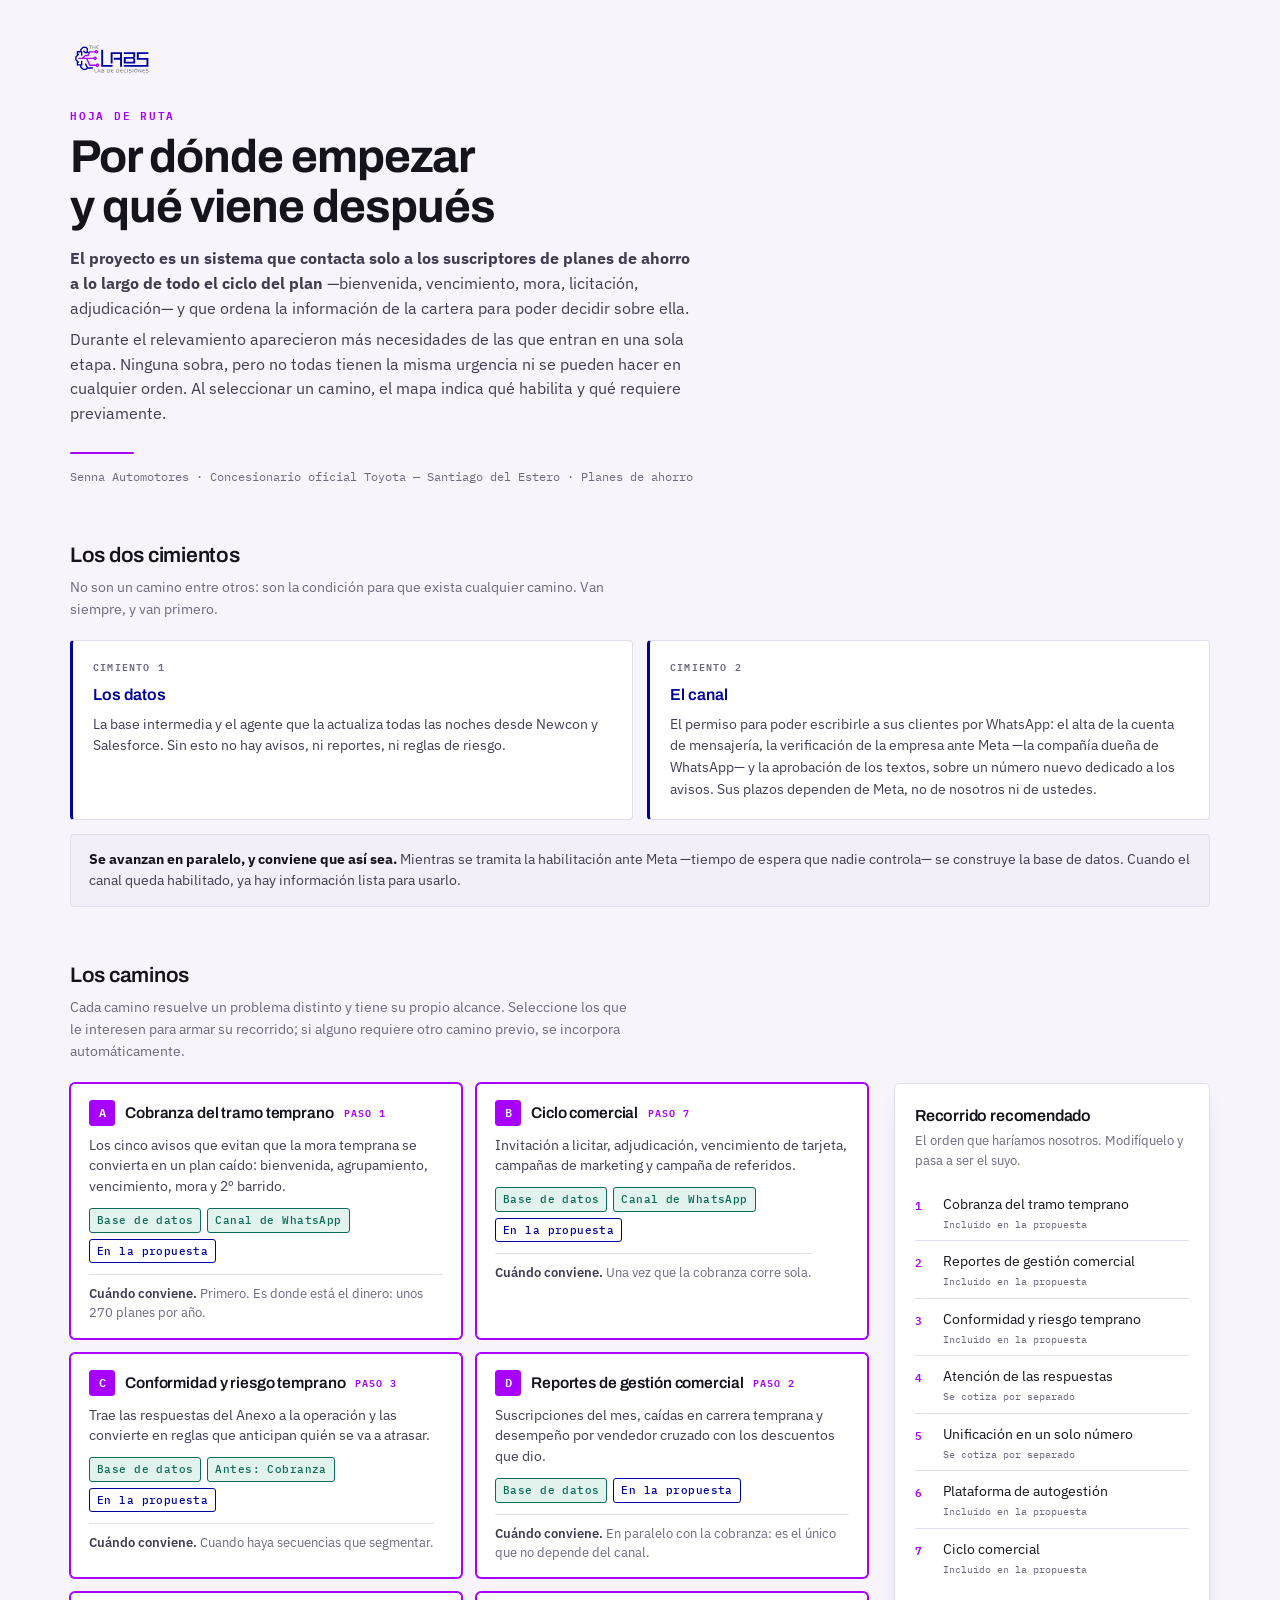
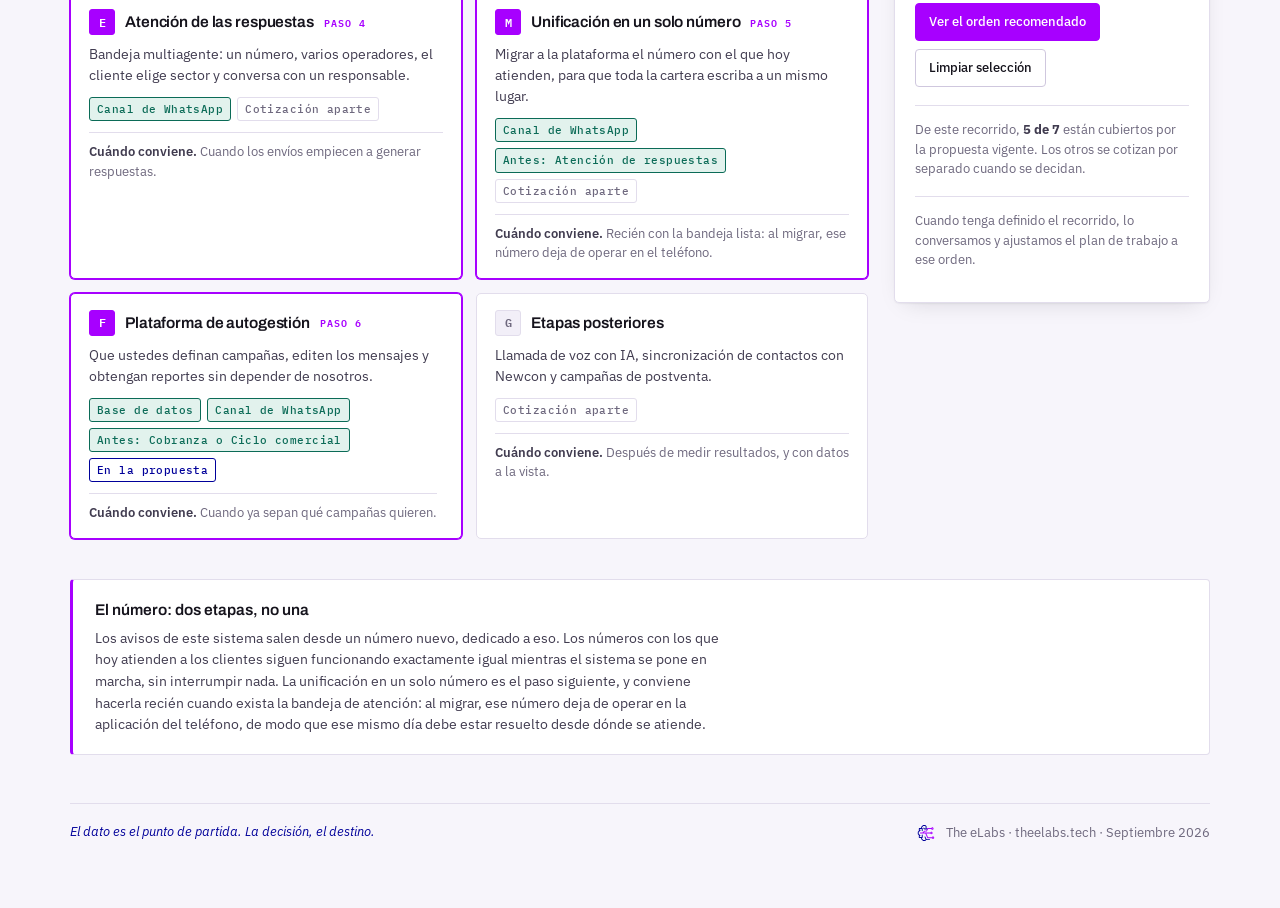
==== index.html @ 23ccfc84 "Rename hoja-de-ruta-senna.html to index.html" ====
<!doctype html><html><head><meta charset=utf8><meta name=viewport content="width=device-width,initial-scale=1,viewport-fit=cover"><style>:root{color-scheme:light;box-sizing:border-box;padding-top:env(safe-area-inset-top,0px);padding-bottom:env(safe-area-inset-bottom,0px)}html{scroll-padding-top:env(safe-area-inset-top,0px)}body{margin:0;padding:0;font:14px -apple-system,BlinkMacSystemFont,sans-serif;background:#faf9f5;color:#141413}img{max-width:100%}[hidden]:not([hidden=until-found i]){display:none!important}</style></head><body>
<title>Hoja de Ruta Senna</title>
<link rel="preconnect" href="https://fonts.googleapis.com">
<link rel="preconnect" href="https://fonts.gstatic.com" crossorigin>
<link rel="stylesheet" href="https://fonts.googleapis.com/css2?family=Archivo:wght@500;600;700&family=IBM+Plex+Mono:wght@500;600&family=IBM+Plex+Sans:wght@400;500;600&display=swap">

<style>
:root{
  --ground:#F7F5FB;
  --surface:#FFFFFF;
  --surface-2:#F2EFF8;
  --ink:#15131C;
  --ink-soft:#413C50;
  --muted:#6E687E;
  --line:#E2DDEC;
  --line-strong:#CFC7DE;
  --navy:#00009A;
  --morado:#A700FF;
  --morado-soft:#F3E6FF;
  --ready:#0B6B57;
  --ready-soft:#E2F2ED;
  --lock:#8C85A0;
  --logo-neutral:#6D6E70;
  --logo-navy:#00009A;
  --logo-accent:#A700FF;
  --shadow:0 1px 2px rgba(21,19,28,.06), 0 8px 24px -12px rgba(21,19,28,.18);
  --display:'Archivo', 'Helvetica Neue', Arial, sans-serif;
  --body:'IBM Plex Sans', system-ui, -apple-system, sans-serif;
  --mono:'IBM Plex Mono', ui-monospace, 'SF Mono', Menlo, monospace;
}
@media (prefers-color-scheme: dark){
  :root:not([data-theme="light"]){
    --ground:#100F16;
    --surface:#1A1823;
    --surface-2:#221F2E;
    --ink:#F0EDF6;
    --ink-soft:#C8C2D6;
    --muted:#958EA6;
    --line:#2E2A3B;
    --line-strong:#423C55;
    --navy:#8E96FF;
    --morado:#C77CFF;
    --morado-soft:#2E1F3D;
    --ready:#5FD7B4;
    --ready-soft:#12332B;
    --lock:#6E6883;
    --logo-neutral:#B4AFC0;
    --logo-navy:#8E96FF;
    --logo-accent:#C77CFF;
    --shadow:0 1px 2px rgba(0,0,0,.4), 0 8px 24px -12px rgba(0,0,0,.7);
  }
}
:root[data-theme="dark"]{
  --ground:#100F16;
  --surface:#1A1823;
  --surface-2:#221F2E;
  --ink:#F0EDF6;
  --ink-soft:#C8C2D6;
  --muted:#958EA6;
  --line:#2E2A3B;
  --line-strong:#423C55;
  --navy:#8E96FF;
  --morado:#C77CFF;
  --morado-soft:#2E1F3D;
  --ready:#5FD7B4;
  --ready-soft:#12332B;
  --lock:#6E6883;
  --logo-neutral:#B4AFC0;
  --logo-navy:#8E96FF;
  --logo-accent:#C77CFF;
  --shadow:0 1px 2px rgba(0,0,0,.4), 0 8px 24px -12px rgba(0,0,0,.7);
}


/* ---------- marca ---------- */
.brand{margin:0 0 28px;display:flex;align-items:center}
.brand svg{height:38px;width:auto;display:block}
.brand svg .cls-1{fill:var(--logo-neutral)}
.brand svg .cls-2{fill:var(--logo-navy)}
.brand svg .cls-3{fill:var(--logo-accent)}
.brand-foot{display:flex;align-items:center;gap:9px}
.brand-foot svg{height:22px;width:auto;display:block;flex:none}
.brand-foot svg .cls-1{fill:var(--logo-navy)}
.brand-foot svg .cls-2{fill:var(--logo-accent)}

*{box-sizing:border-box}
body{
  background:var(--ground);
  color:var(--ink);
  font-family:var(--body);
  font-size:15px;
  line-height:1.55;
  -webkit-font-smoothing:antialiased;
}
.wrap{max-width:1180px;margin:0 auto;padding-inline:20px;padding-block:40px 64px}

/* ---------- encabezado ---------- */
.eyebrow{
  font-family:var(--mono);font-size:11px;font-weight:600;letter-spacing:.16em;
  text-transform:uppercase;color:var(--morado);margin:0 0 10px
}
h1{
  font-family:var(--display);font-weight:700;font-size:clamp(30px,4.6vw,46px);
  line-height:1.08;letter-spacing:-.022em;margin:0 0 14px;text-wrap:balance;max-width:16ch
}
.sub{max-width:62ch;color:var(--ink-soft);margin:0 0 6px;font-size:16px}
.meta{font-family:var(--mono);font-size:12px;color:var(--muted);margin:14px 0 0}
.rule{height:2px;background:var(--morado);width:64px;margin:26px 0 0;border-radius:2px}

/* ---------- cimientos ---------- */
section{margin-top:52px}
.sec-head{display:flex;align-items:baseline;gap:12px;flex-wrap:wrap;margin-bottom:6px}
h2{
  font-family:var(--display);font-weight:600;font-size:21px;letter-spacing:-.012em;
  margin:0;color:var(--ink)
}
.sec-note{color:var(--muted);font-size:14px;margin:0 0 20px;max-width:70ch}

.base{
  display:grid;grid-template-columns:repeat(2,1fr);gap:14px;
}
.base-card{
  background:var(--surface);border:1px solid var(--line);border-left:3px solid var(--navy);
  border-radius:4px;padding:18px 20px;
}
.base-card h3{
  font-family:var(--display);font-weight:600;font-size:16px;margin:0 0 6px;color:var(--navy)
}
.base-card p{margin:0;color:var(--ink-soft);font-size:14px}
.base-tag{
  font-family:var(--mono);font-size:10px;font-weight:600;letter-spacing:.12em;text-transform:uppercase;
  color:var(--muted);display:block;margin-bottom:8px
}
.parallel{
  margin-top:14px;background:var(--surface-2);border-radius:4px;padding:14px 18px;
  font-size:14px;color:var(--ink-soft);border:1px solid var(--line)
}
.parallel strong{color:var(--ink)}

/* ---------- layout caminos + panel ---------- */
.board{display:grid;grid-template-columns:1fr 316px;gap:26px;align-items:start}
.paths{display:grid;grid-template-columns:repeat(2,1fr);gap:14px}

.card{
  position:relative;text-align:left;width:100%;
  background:var(--surface);border:1px solid var(--line);border-radius:5px;
  padding:16px 18px 15px;cursor:pointer;font:inherit;color:inherit;
  transition:border-color .15s, box-shadow .15s, transform .15s;
  display:flex;flex-direction:column;gap:9px;
}
.card:hover{border-color:var(--line-strong);box-shadow:var(--shadow)}
.card:focus-visible{outline:2px solid var(--morado);outline-offset:2px}
.card[aria-pressed="true"]{border-color:var(--morado);box-shadow:0 0 0 1px var(--morado)}
.card.blocked{background:var(--surface-2)}

.card-top{display:flex;align-items:center;gap:10px}
.code{
  font-family:var(--mono);font-size:12px;font-weight:600;
  width:26px;height:26px;flex:none;display:grid;place-items:center;border-radius:3px;
  background:var(--surface-2);color:var(--muted);border:1px solid var(--line)
}
.card[aria-pressed="true"] .code{background:var(--morado);color:#fff;border-color:var(--morado)}
.card h3{font-family:var(--display);font-weight:600;font-size:15.5px;margin:0;letter-spacing:-.008em;flex:1}
.step{
  font-family:var(--mono);font-size:10px;font-weight:600;letter-spacing:.1em;
  color:var(--morado);text-transform:uppercase
}
.card p{margin:0;font-size:13.5px;color:var(--ink-soft)}
.chips{display:flex;flex-wrap:wrap;gap:6px;margin-top:2px}
.chip{
  font-family:var(--mono);font-size:10.5px;font-weight:500;letter-spacing:.04em;
  padding:3px 7px;border-radius:3px;border:1px solid var(--line);color:var(--muted);
  background:var(--surface)
}
.chip.met{color:var(--ready);border-color:var(--ready);background:var(--ready-soft)}
.chip.unmet{color:var(--lock);border-style:dashed}
.chip.inc{color:var(--navy);border-color:var(--navy)}
.when{
  font-size:12.5px;color:var(--muted);border-top:1px solid var(--line);padding-top:9px;margin-top:2px
}
.when b{color:var(--ink-soft);font-weight:600}

/* ---------- panel ---------- */
.panel{
  position:sticky;top:calc(env(safe-area-inset-top, 0px) + 16px);
  background:var(--surface);border:1px solid var(--line);border-radius:5px;padding:20px;
  box-shadow:var(--shadow)
}
.panel h2{font-size:16px;margin:0 0 3px}
.panel-sub{font-size:12.5px;color:var(--muted);margin:0 0 16px}
ol.route{list-style:none;margin:0;padding:0;display:flex;flex-direction:column;gap:2px}
ol.route li{
  display:flex;align-items:flex-start;gap:10px;padding:8px 0;border-bottom:1px solid var(--line);
  font-size:13.5px
}
ol.route li:last-child{border-bottom:0}
.ord{
  font-family:var(--mono);font-size:11px;font-weight:600;color:var(--morado);
  min-width:18px;padding-top:2px;font-variant-numeric:tabular-nums
}
.route-name{flex:1;color:var(--ink)}
.route-cost{font-family:var(--mono);font-size:10px;color:var(--muted);display:block;margin-top:2px}
.empty{font-size:13.5px;color:var(--muted);padding:10px 0 4px}
.actions{display:flex;gap:8px;margin-top:18px;flex-wrap:wrap}
button.act{
  font:inherit;font-size:13px;font-weight:500;cursor:pointer;padding:8px 13px;border-radius:4px;
  border:1px solid var(--line-strong);background:var(--surface);color:var(--ink);
  transition:background .15s,border-color .15s
}
button.act:hover{background:var(--surface-2);border-color:var(--morado)}
button.act:focus-visible{outline:2px solid var(--morado);outline-offset:2px}
button.act.primary{background:var(--morado);border-color:var(--morado);color:#fff}
button.act.primary:hover{filter:brightness(1.08);background:var(--morado)}
.panel-foot{
  margin-top:18px;padding-top:14px;border-top:1px solid var(--line);
  font-size:12.5px;color:var(--muted)
}
.panel-foot b{color:var(--ink-soft)}

/* ---------- aviso ---------- */
.warn{
  margin-top:40px;background:var(--surface);border:1px solid var(--line);
  border-left:3px solid var(--morado);border-radius:4px;padding:18px 22px
}
.warn h3{font-family:var(--display);font-weight:600;font-size:15.5px;margin:0 0 6px}
.warn p{margin:0;font-size:14px;color:var(--ink-soft);max-width:78ch}

footer{
  margin-top:48px;padding-top:18px;border-top:1px solid var(--line);
  display:flex;justify-content:space-between;gap:14px;flex-wrap:wrap;
  font-size:12.5px;color:var(--muted)
}
footer em{color:var(--navy);font-style:italic}

@media (max-width:980px){
  .board{grid-template-columns:1fr}
  .panel{position:static}
}
@media (max-width:620px){
  .paths{grid-template-columns:1fr}
  .base{grid-template-columns:1fr}
  .wrap{padding-block:30px 48px}
}
@media (prefers-reduced-motion:reduce){*{transition:none!important}}
</style>

<div class="wrap">

  <div class="brand"><svg xmlns="http://www.w3.org/2000/svg" viewBox="0 0 1197.17 537.31"> <polygon class="cls-2" points="601.92 351.81 601.92 378.47 441.96 378.47 441.96 137.12 468.62 137.12 468.62 351.81 601.92 351.81"/> <polygon class="cls-2" points="601.92 332.47 575.26 332.47 575.26 172.51 735.22 172.51 735.22 378.47 708.56 378.47 708.56 277.61 619.58 277.61 619.58 250.95 708.56 250.95 708.56 199.17 601.92 199.17 601.92 332.47"/> <path class="cls-2" d="M761.88,239.16h133.3v-39.99h-133.3s0-31.1,0-26.66h159.96v66.65l-13.33,13.33,13.33,13.33v66.65h-159.96c-2.46,2.46,0-93.31,0-93.31ZM788.54,305.81h106.64v-39.99h-106.64v39.99Z"/> <polygon class="cls-2" points="1108.46 172.51 1108.46 199.17 972.16 199.17 972.16 253.31 1108.46 253.31 1108.46 378.47 760.93 378.47 760.93 351.81 1081.8 351.81 1081.8 279.97 945.5 279.97 945.5 172.51 1108.46 172.51"/> <path class="cls-2" d="M316.67,386.35h-62.44l-24.54-51.29c-2.27-4.75-7.97-6.76-12.72-4.49-4.75,2.27-6.76,7.97-4.49,12.72l22.94,47.95-13.82,13.82h-33.42l-26.45-26.45v-16.47h3.32c2.51,0,4.97-1.02,6.74-2.79s2.79-4.23,2.79-6.74v-51.77c0-5.27-4.27-9.54-9.54-9.54s-9.54,4.27-9.54,9.54v42.23h-41.29v-20.31c3.53,1.66,7.87,1.04,10.79-1.88,3.72-3.72,3.72-9.76,0-13.49l-32.39-32.39v-31.1l37.21-37.21c3.72-3.72,3.72-9.76,0-13.49-3.72-3.72-9.76-3.72-13.49,0l-2.12,2.12v-19.49h41.29v38.62c0,5.27,4.27,9.54,9.54,9.54s9.54-4.27,9.54-9.54v-48.16c0-2.51-1.02-4.97-2.79-6.74s-4.23-2.79-6.74-2.79h-3.32v-16.47l26.45-26.45h33.42l13.37,13.37v39.63h-18.3l-14.75-14.75c-3.72-3.72-9.76-3.72-13.49,0-3.72,3.72-3.72,9.76,0,13.49l17.55,17.55c1.78,1.78,4.23,2.79,6.74,2.79h61.87c5.27,0,9.54-4.27,9.54-9.54s-4.27-9.54-9.54-9.54h-20.55v-43.58c0-2.51-1.02-4.97-2.79-6.74l-18.95-18.95c-1.78-1.78-4.23-2.79-6.74-2.79h-41.32c-2.51,0-4.97,1.02-6.74,2.79l-32.03,32.03c-1.78,1.78-2.79,4.23-2.79,6.74v20.42h-37.97c-2.51,0-4.97,1.02-6.74,2.79s-2.79,4.23-2.79,6.74v45.47c0,.81.11,1.58.3,2.33l-19.11,19.11c-1.78,1.78-2.79,4.23-2.79,6.74v39c0,2.51,1.02,4.97,2.79,6.74l18.81,18.81s0,.06,0,.08v48.02c0,2.51,1.02,4.97,2.79,6.74s4.23,2.79,6.74,2.79h37.97v20.42c0,2.51,1.02,4.97,2.79,6.74l32.03,32.03c1.78,1.78,4.23,2.79,6.74,2.79h41.32c2.51,0,4.97-1.02,6.74-2.79l15.91-15.91s0,0,.01,0h68.45c5.27,0,9.54-4.27,9.54-9.54s-4.27-9.54-9.54-9.54Z"/> <path class="cls-3" d="M409.98,346.94c-1.9-4.49-5.05-8.28-9.02-10.96-3.97-2.69-8.82-4.27-13.95-4.26-3.42,0-6.72.7-9.71,1.96-4.49,1.9-8.28,5.05-10.96,9.02-.93,1.37-1.72,2.86-2.36,4.41h-78.86l-35.67-78.13h82.4c.02.06.04.12.07.17,1.9,4.49,5.05,8.28,9.02,10.96,3.97,2.69,8.82,4.27,13.95,4.26,3.42,0,6.72-.7,9.71-1.96,4.49-1.9,8.28-5.05,10.96-9.02,2.69-3.97,4.27-8.82,4.26-13.95,0-3.42-.7-6.72-1.96-9.71-1.9-4.49-5.05-8.28-9.02-10.96-3.97-2.69-8.82-4.27-13.95-4.26-3.42,0-6.72.7-9.71,1.96-4.49,1.9-8.28,5.05-10.96,9.02-.93,1.37-1.72,2.86-2.36,4.41h-133.44l18.76-18.76h36.33c3.68,0,7.05-2.14,8.62-5.47l22.91-48.54h66.22c.02.06.04.12.07.17,1.9,4.49,5.05,8.28,9.02,10.96,3.97,2.69,8.82,4.27,13.95,4.26,3.42,0,6.72-.7,9.71-1.96,4.49-1.9,8.28-5.05,10.96-9.02,2.69-3.97,4.27-8.82,4.26-13.95,0-3.42-.7-6.72-1.96-9.71-1.9-4.49-5.05-8.28-9.02-10.96-3.97-2.69-8.82-4.27-13.95-4.26-3.42,0-6.72.7-9.71,1.96-4.49,1.9-8.28,5.05-10.96,9.02-.93,1.37-1.72,2.86-2.36,4.41h-72.28c-3.68,0-7.05,2.14-8.62,5.47l-22.91,48.54h-34.23c-2.51,0-4.97,1.02-6.74,2.79l-34.41,34.41c-.2.2-.39.41-.57.63h-46.6c-5.27,0-9.54,4.27-9.54,9.54s4.27,9.54,9.54,9.54h103.57l41.84,91.63c1.55,3.4,4.94,5.58,8.68,5.58h84.98c.02.06.04.12.07.17,1.9,4.49,5.05,8.28,9.02,10.96,3.97,2.69,8.82,4.27,13.95,4.26,3.42,0,6.72-.7,9.71-1.96,4.49-1.9,8.28-5.05,10.96-9.02,2.69-3.97,4.27-8.82,4.26-13.95,0-3.42-.7-6.72-1.96-9.71ZM368.88,165.32c.44-1.04,1.19-1.95,2.14-2.59.95-.63,2.02-.99,3.27-1,.84,0,1.58.16,2.28.46,1.04.44,1.95,1.19,2.59,2.14.63.95.99,2.02,1,3.27,0,.84-.16,1.58-.46,2.28-.44,1.04-1.19,1.95-2.14,2.59-.95.63-2.02.99-3.27,1-.84,0-1.58-.16-2.28-.46-1.04-.44-1.95-1.19-2.59-2.14-.63-.95-.99-2.02-1-3.27,0-.84.16-1.58.46-2.28ZM349.48,257.17c.44-1.04,1.19-1.95,2.14-2.59.95-.63,2.02-.99,3.27-1,.84,0,1.58.16,2.28.46,1.04.44,1.95,1.19,2.59,2.14.63.95.99,2.02,1,3.27,0,.84-.16,1.58-.46,2.28-.44,1.04-1.19,1.95-2.14,2.59-.95.63-2.02.99-3.27,1-.84,0-1.58-.16-2.28-.46-1.04-.44-1.95-1.19-2.59-2.14-.63-.95-.99-2.02-1-3.27,0-.84.16-1.58.46-2.28ZM392.41,358.93c-.44,1.04-1.19,1.95-2.14,2.59-.95.63-2.02.99-3.27,1-.84,0-1.58-.16-2.28-.46-1.04-.44-1.95-1.19-2.59-2.14-.63-.95-.99-2.02-1-3.27,0-.84.16-1.58.46-2.28.44-1.04,1.19-1.95,2.14-2.59.95-.63,2.02-.99,3.27-1,.84,0,1.58.16,2.28.46,1.04.44,1.95,1.19,2.59,2.14.63.95.99,2.02,1,3.27,0,.84-.16,1.58-.46,2.28Z"/> <path class="cls-1" d="M354.61,412.38v26.51c0,5.67.62,8.4,2.12,10.18,1.91,2.12,5.06,3.07,9.84,3.07h9.77v5.81h-11.21c-7.04,0-11-1.3-14.14-4.65-2.73-2.94-3.69-6.56-3.69-13.53v-27.4h7.31Z"/> <path class="cls-1" d="M405.93,412.38h9.57l18.11,45.58h-7.72l-4.65-11.89h-21.59l-4.85,11.89h-7.72l18.86-45.58ZM401.83,440.26h17.08l-8.34-22.41-8.75,22.41Z"/> <path class="cls-1" d="M447,412.38h21.8c7.17,0,10.25.82,12.71,3.55,1.91,2.12,3.01,4.99,3.01,8.13,0,4.92-2.25,8.27-7.04,10.45,5.4,1.91,7.72,5.12,7.72,10.52,0,4.51-1.91,8.4-5.33,10.52-2.53,1.64-6.56,2.39-12.85,2.39h-20.02v-45.58ZM468.79,431.65c2.94,0,4.51-.34,5.81-1.37,1.5-1.16,2.39-3.07,2.39-5.4,0-2.05-.68-3.89-1.91-5.06-1.3-1.3-2.6-1.64-6.29-1.64h-14.49v13.46h14.49ZM468.18,452.15c6.22,0,9.29-2.46,9.29-7.58s-2.53-7.11-8.68-7.11h-14.49v14.69h13.87Z"/> <path class="cls-1" d="M543.69,412.38c9.57,0,13.32,1.16,17.08,5.12,3.96,4.17,5.74,9.57,5.74,17.22,0,10.32-2.94,17.42-8.68,20.77-3.35,1.98-6.01,2.46-13.46,2.46h-18.18v-45.58h17.49ZM533.51,452.15h11.62c5.53,0,8.88-1.43,11-4.78,1.78-2.67,2.67-6.7,2.67-11.62,0-5.88-1.3-10.86-3.48-13.73-2.12-2.73-5.12-3.83-10.66-3.83h-11.14v33.96Z"/> <path class="cls-1" d="M614.55,418.19h-13.26c-6.63,0-9.57,1.37-11.89,5.4-1.37,2.32-1.85,4.3-2.05,8.54h27.2v5.81h-27.26c.07,3.48.75,6.29,2.19,8.88,2.25,3.9,5.33,5.33,11.41,5.33h13.67v5.81h-14.96c-8.06,0-12.44-1.71-15.92-6.35-3.07-4.1-4.37-8.75-4.37-15.51,0-9.29,2.66-15.99,7.99-20.16,3.21-2.46,7.58-3.55,14.42-3.55h12.85v5.81Z"/> <path class="cls-1" d="M673.59,412.38c9.57,0,13.32,1.16,17.08,5.12,3.96,4.17,5.74,9.57,5.74,17.22,0,10.32-2.94,17.42-8.68,20.77-3.35,1.98-6.01,2.46-13.46,2.46h-18.17v-45.58h17.49ZM663.41,452.15h11.62c5.54,0,8.88-1.43,11-4.78,1.78-2.67,2.67-6.7,2.67-11.62,0-5.88-1.3-10.86-3.49-13.73-2.12-2.73-5.12-3.83-10.66-3.83h-11.14v33.96Z"/> <path class="cls-1" d="M744.46,418.19h-13.26c-6.63,0-9.57,1.37-11.89,5.4-1.37,2.32-2.05,4.3-2.05,8.54h27.2v5.81h-27.26c.07,3.48.75,6.29,2.19,8.88,2.25,3.9,5.33,5.33,11.41,5.33h13.67v5.81h-14.96c-8.06,0-12.44-1.71-15.92-6.35-3.08-4.1-4.37-8.75-4.37-15.51,0-9.29,2.67-15.99,7.99-20.16,3.21-2.46,7.58-3.55,14.42-3.55h12.85v5.81Z"/> <path class="cls-1" d="M794.82,457.96h-14.14c-8.54,0-13.12-1.44-16.74-5.19-3.62-3.83-5.81-10.25-5.81-17.29,0-8.54,3.21-16.33,8.2-19.95,3.08-2.19,7.38-3.14,13.94-3.14h14.55v5.81h-14.14c-6.42,0-9.02.89-11.21,3.62-2.25,2.94-3.62,8.13-3.62,13.87s1.5,10.32,4.17,13.19c2.39,2.53,5.06,3.28,11.27,3.28h13.53v5.81Z"/> <rect class="cls-1" x="810.26" y="412.38" width="7.31" height="45.58"/> <path class="cls-1" d="M834.73,452.15h19.68c3.42,0,5.26-.34,6.7-1.23,1.91-1.16,2.87-3.07,2.87-5.74,0-3.48-1.44-5.88-4.1-6.7-1.3-.34-3.01-.48-6.83-.48h-3.76c-5.67,0-9.16-.68-11.55-2.32-3.01-1.98-4.65-5.4-4.65-9.57,0-5.12,2.46-9.5,6.56-11.82,2.53-1.37,5.67-1.91,11.14-1.91h18.72v5.81h-18.72c-4.03,0-5.81.34-7.38,1.3-1.57,1.09-2.6,3.14-2.6,5.6,0,4.58,2.8,6.35,9.98,6.35h2.73c7.99,0,11.21.62,13.73,2.67,2.8,2.32,4.44,6.29,4.44,10.8,0,5.33-2.39,9.43-6.63,11.48-2.6,1.23-5.19,1.57-11.55,1.57h-18.79v-5.81Z"/> <rect class="cls-1" x="887.28" y="412.38" width="7.31" height="45.58"/> <path class="cls-1" d="M954.11,435.07c0,8.88-2.12,14.69-6.63,18.59-3.89,3.28-9.29,4.99-15.78,4.99-7.79,0-13.87-2.46-17.29-6.97-2.73-3.55-4.44-10.04-4.44-16.4,0-6.97,2.05-13.46,5.33-17.08,3.96-4.44,9.57-6.49,17.49-6.49,14.28,0,21.32,7.72,21.32,23.37ZM919.46,424.41c-1.09,2.46-1.78,6.49-1.78,10.73,0,12.37,4.37,17.7,14.49,17.7,6.42,0,10.73-2.39,12.71-7.04.89-2.12,1.5-6.22,1.5-10.32,0-5.6-.96-10.39-2.67-12.85-2.32-3.48-6.08-5.12-11.62-5.12-6.15,0-10.59,2.46-12.64,6.9Z"/> <polygon class="cls-1" points="976.59 457.96 969.55 457.96 969.55 412.38 978.23 412.38 1001.53 448.87 1001.53 412.38 1008.57 412.38 1008.57 457.96 1000.16 457.96 976.59 421.6 976.59 457.96"/> <path class="cls-1" d="M1059.2,418.19h-13.26c-6.63,0-9.57,1.37-11.89,5.4-1.37,2.32-1.84,4.3-2.05,8.54h27.2v5.81h-27.26c.07,3.48.75,6.29,2.19,8.88,2.25,3.9,5.33,5.33,11.41,5.33h13.67v5.81h-14.96c-8.06,0-12.44-1.71-15.92-6.35-3.08-4.1-4.37-8.75-4.37-15.51,0-9.29,2.67-15.99,7.99-20.16,3.21-2.46,7.58-3.55,14.42-3.55h12.85v5.81Z"/> <path class="cls-1" d="M1074.65,452.15h19.68c3.42,0,5.26-.34,6.7-1.23,1.91-1.16,2.87-3.07,2.87-5.74,0-3.48-1.44-5.88-4.1-6.7-1.3-.34-3.01-.48-6.83-.48h-3.76c-5.67,0-9.16-.68-11.55-2.32-3.01-1.98-4.65-5.4-4.65-9.57,0-5.12,2.46-9.5,6.56-11.82,2.53-1.37,5.67-1.91,11.14-1.91h18.72v5.81h-18.72c-4.03,0-5.81.34-7.38,1.3-1.57,1.09-2.6,3.14-2.6,5.6,0,4.58,2.8,6.35,9.98,6.35h2.73c7.99,0,11.21.62,13.73,2.67,2.8,2.32,4.44,6.29,4.44,10.8,0,5.33-2.39,9.43-6.63,11.48-2.6,1.23-5.19,1.57-11.55,1.57h-18.79v-5.81Z"/> <polygon class="cls-1" points="269.05 83.42 269.05 77.62 307.86 77.62 307.86 83.42 292.15 83.42 292.15 123.19 284.84 123.19 284.84 83.42 269.05 83.42"/> <polygon class="cls-1" points="357.82 123.19 350.5 123.19 350.5 103.04 326.45 103.04 326.45 123.19 319.14 123.19 319.14 77.62 326.45 77.62 326.45 97.23 350.5 97.23 350.5 77.62 357.82 77.62 357.82 123.19"/> <path class="cls-1" d="M406.4,83.42h-13.26c-6.63,0-9.57,1.37-11.89,5.4-1.37,2.32-1.85,4.3-2.05,8.54h27.19v5.81h-27.26c.07,3.48.75,6.29,2.19,8.88,2.25,3.9,5.33,5.33,11.41,5.33h13.67v5.81h-14.96c-8.06,0-12.44-1.71-15.92-6.35-3.07-4.1-4.37-8.75-4.37-15.51,0-9.29,2.66-15.99,7.99-20.16,3.21-2.46,7.58-3.55,14.42-3.55h12.85v5.81Z"/> </svg></div>
  <p class="eyebrow">Hoja de ruta</p>
  <h1>Por dónde empezar y qué viene después</h1>
  <p class="sub"><strong>El proyecto es un sistema que contacta solo a los suscriptores de planes de ahorro a lo largo de todo el ciclo del plan</strong> —bienvenida, vencimiento, mora, licitación, adjudicación— y que ordena la información de la cartera para poder decidir sobre ella.</p>
  <p class="sub">Durante el relevamiento aparecieron más necesidades de las que entran en una sola etapa. Ninguna sobra, pero no todas tienen la misma urgencia ni se pueden hacer en cualquier orden. Al seleccionar un camino, el mapa indica qué habilita y qué requiere previamente.</p>
  <div class="rule"></div>
  <p class="meta">Senna Automotores · Concesionario oficial Toyota — Santiago del Estero · Planes de ahorro</p>

  <section>
    <div class="sec-head"><h2>Los dos cimientos</h2></div>
    <p class="sec-note">No son un camino entre otros: son la condición para que exista cualquier camino. Van siempre, y van primero.</p>
    <div class="base">
      <div class="base-card">
        <span class="base-tag">Cimiento 1</span>
        <h3>Los datos</h3>
        <p>La base intermedia y el agente que la actualiza todas las noches desde Newcon y Salesforce. Sin esto no hay avisos, ni reportes, ni reglas de riesgo.</p>
      </div>
      <div class="base-card">
        <span class="base-tag">Cimiento 2</span>
        <h3>El canal</h3>
        <p>El permiso para poder escribirle a sus clientes por WhatsApp: el alta de la cuenta de mensajería, la verificación de la empresa ante Meta —la compañía dueña de WhatsApp— y la aprobación de los textos, sobre un número nuevo dedicado a los avisos. Sus plazos dependen de Meta, no de nosotros ni de ustedes.</p>
      </div>
    </div>
    <p class="parallel"><strong>Se avanzan en paralelo, y conviene que así sea.</strong> Mientras se tramita la habilitación ante Meta —tiempo de espera que nadie controla— se construye la base de datos. Cuando el canal queda habilitado, ya hay información lista para usarlo.</p>
  </section>

  <section>
    <div class="sec-head"><h2>Los caminos</h2></div>
    <p class="sec-note">Cada camino resuelve un problema distinto y tiene su propio alcance. Seleccione los que le interesen para armar su recorrido; si alguno requiere otro camino previo, se incorpora automáticamente.</p>
    <div class="board">
      <div class="paths" id="paths"></div>
      <aside class="panel">
        <h2 id="panelTitle">Recorrido recomendado</h2>
        <p class="panel-sub" id="panelSub">El orden que haríamos nosotros. Modifíquelo y pasa a ser el suyo.</p>
        <ol class="route" id="route"></ol>
        <div class="actions">
          <button class="act primary" id="reset" type="button">Ver el orden recomendado</button>
          <button class="act" id="clear" type="button">Limpiar selección</button>
        </div>
        <p class="panel-foot" id="coverage"></p>
        <p class="panel-foot">Cuando tenga definido el recorrido, lo conversamos y ajustamos el plan de trabajo a ese orden.</p>
      </aside>
    </div>
  </section>

  <div class="warn">
    <h3>El número: dos etapas, no una</h3>
    <p>Los avisos de este sistema salen desde un número nuevo, dedicado a eso. Los números con los que hoy atienden a los clientes siguen funcionando exactamente igual mientras el sistema se pone en marcha, sin interrumpir nada. La unificación en un solo número es el paso siguiente, y conviene hacerla recién cuando exista la bandeja de atención: al migrar, ese número deja de operar en la aplicación del teléfono, de modo que ese mismo día debe estar resuelto desde dónde se atiende.</p>
  </div>

  <footer>
    <span><em>El dato es el punto de partida. La decisión, el destino.</em></span>
    <span class="brand-foot"><svg xmlns="http://www.w3.org/2000/svg" viewBox="0 0 400 400"> <path class="cls-1" d="M265.3,312.09h-55.15l-21.68-45.31c-2.01-4.2-7.04-5.97-11.23-3.96-4.2,2.01-5.97,7.04-3.96,11.23l20.26,42.35-12.21,12.21h-29.52l-23.36-23.36v-14.55h2.93c2.22,0,4.39-.9,5.96-2.47,1.57-1.57,2.47-3.74,2.47-5.96v-45.73c0-4.65-3.77-8.42-8.42-8.42s-8.42,3.77-8.42,8.42v37.31h-36.47v-17.94c3.12,1.46,6.95.92,9.53-1.66,3.29-3.29,3.29-8.62,0-11.91l-28.61-28.61v-27.47l32.86-32.86c3.29-3.29,3.29-8.62,0-11.91-3.29-3.29-8.62-3.29-11.91,0l-1.87,1.87v-17.22h36.47v34.11c0,4.65,3.77,8.42,8.42,8.42s8.42-3.77,8.42-8.42v-42.54c0-2.22-.9-4.39-2.47-5.96-1.57-1.57-3.74-2.47-5.96-2.47h-2.93v-14.55l23.36-23.36h29.52l11.81,11.81v35.01h-16.17l-13.03-13.03c-3.29-3.29-8.62-3.29-11.91,0-3.29,3.29-3.29,8.62,0,11.91l15.5,15.5c1.57,1.57,3.74,2.47,5.96,2.47h54.65c4.65,0,8.42-3.77,8.42-8.42s-3.77-8.42-8.42-8.42h-18.15v-38.49c0-2.22-.9-4.39-2.47-5.96l-16.74-16.74c-1.57-1.57-3.74-2.47-5.96-2.47h-36.5c-2.22,0-4.39.9-5.96,2.47l-28.29,28.29c-1.57,1.57-2.47,3.74-2.47,5.96v18.04h-33.54c-2.22,0-4.39.9-5.96,2.47-1.57,1.57-2.47,3.74-2.47,5.96v40.17c0,.71.1,1.4.26,2.06l-16.88,16.88c-1.57,1.57-2.47,3.74-2.47,5.96v34.45c0,2.22.9,4.39,2.47,5.96l16.62,16.62s0,.05,0,.07v42.41c0,2.22.9,4.39,2.47,5.96s3.74,2.47,5.96,2.47h33.54v18.04c0,2.22.9,4.39,2.47,5.96l28.29,28.29c1.57,1.57,3.74,2.47,5.96,2.47h36.5c2.22,0,4.39-.9,5.96-2.47l14.06-14.06s0,0,.01,0h60.46c4.65,0,8.42-3.77,8.42-8.42s-3.77-8.42-8.42-8.42Z"/> <path class="cls-2" d="M343,270.28c-3.96-3.97-9.52-6.46-15.58-6.45-6.06,0-11.62,2.48-15.58,6.45-2.02,2.02-3.66,4.45-4.78,7.15h-69.65l-31.51-69.01h72.79c1.12,2.7,2.75,5.14,4.78,7.15,3.96,3.97,9.52,6.46,15.58,6.45,6.06,0,11.62-2.48,15.58-6.45,3.97-3.96,6.46-9.52,6.45-15.58,0-6.06-2.48-11.62-6.45-15.58-3.96-3.97-9.52-6.46-15.58-6.45-6.06,0-11.62,2.48-15.58,6.45-2.02,2.02-3.66,4.45-4.78,7.15h-117.86l16.57-16.57h32.09c3.25,0,6.23-1.89,7.62-4.83l20.23-42.88h58.49c1.12,2.7,2.75,5.14,4.78,7.15,3.96,3.97,9.52,6.46,15.58,6.45,6.06,0,11.62-2.48,15.58-6.45,3.97-3.96,6.46-9.52,6.45-15.58,0-6.06-2.48-11.62-6.45-15.58-3.96-3.97-9.52-6.46-15.58-6.45-6.06,0-11.62,2.48-15.58,6.45-2.02,2.02-3.66,4.45-4.78,7.15h-63.83c-3.25,0-6.23,1.89-7.62,4.83l-20.23,42.88h-30.24c-2.22,0-4.39.9-5.96,2.47l-30.4,30.4c-.18.18-.34.37-.5.56h-41.16c-4.65,0-8.42,3.77-8.42,8.42s3.77,8.42,8.42,8.42h91.49l36.95,80.93c1.37,3,4.36,4.93,7.66,4.93h75.07c1.12,2.7,2.75,5.14,4.78,7.15,3.96,3.97,9.52,6.46,15.58,6.45,6.06,0,11.62-2.48,15.58-6.45,3.97-3.96,6.46-9.52,6.45-15.58,0-6.06-2.48-11.62-6.45-15.58ZM312.53,115.21c.96-.95,2.21-1.51,3.66-1.52,1.46,0,2.7.57,3.66,1.52.95.96,1.51,2.21,1.52,3.66,0,1.46-.57,2.7-1.52,3.66-.96.95-2.21,1.51-3.66,1.52-1.46,0-2.7-.57-3.66-1.52-.95-.96-1.51-2.21-1.52-3.66,0-1.46.57-2.7,1.52-3.66ZM295.38,196.34c.96-.95,2.21-1.51,3.66-1.52,1.46,0,2.7.57,3.66,1.52.95.96,1.51,2.21,1.52,3.66,0,1.46-.57,2.7-1.52,3.66-.96.95-2.21,1.51-3.66,1.52-1.46,0-2.7-.57-3.66-1.52-.95-.96-1.51-2.21-1.52-3.66,0-1.46.57-2.7,1.52-3.66ZM331.08,289.52c-.96.95-2.21,1.51-3.66,1.52-1.46,0-2.7-.57-3.66-1.52-.95-.96-1.51-2.21-1.52-3.66,0-1.46.57-2.7,1.52-3.66.96-.95,2.21-1.51,3.66-1.52,1.46,0,2.7.57,3.66,1.52.95.96,1.51,2.21,1.52,3.66,0,1.46-.57,2.7-1.52,3.66Z"/> </svg> The eLabs · theelabs.tech · Septiembre 2026</span>
  </footer>
</div>

<script>
const PATHS = [
  { id:'A', name:'Cobranza del tramo temprano',
    what:'Los cinco avisos que evitan que la mora temprana se convierta en un plan caído: bienvenida, agrupamiento, vencimiento, mora y 2º barrido.',
    needs:['Base de datos','Canal de WhatsApp'], reqAll:[], reqAny:[], when:'Primero. Es donde está el dinero: unos 270 planes por año.', inProposal:true },
  { id:'B', name:'Ciclo comercial',
    what:'Invitación a licitar, adjudicación, vencimiento de tarjeta, campañas de marketing y campaña de referidos.',
    needs:['Base de datos','Canal de WhatsApp'], reqAll:[], reqAny:[], when:'Una vez que la cobranza corre sola.', inProposal:true },
  { id:'C', name:'Conformidad y riesgo temprano',
    what:'Trae las respuestas del Anexo a la operación y las convierte en reglas que anticipan quién se va a atrasar.',
    needs:['Base de datos'], reqAll:['A'], reqAny:[], when:'Cuando haya secuencias que segmentar.', inProposal:true },
  { id:'D', name:'Reportes de gestión comercial',
    what:'Suscripciones del mes, caídas en carrera temprana y desempeño por vendedor cruzado con los descuentos que dio.',
    needs:['Base de datos'], reqAll:[], reqAny:[], when:'En paralelo con la cobranza: es el único que no depende del canal.', inProposal:true, free:true },
  { id:'E', name:'Atención de las respuestas',
    what:'Bandeja multiagente: un número, varios operadores, el cliente elige sector y conversa con un responsable.',
    needs:['Canal de WhatsApp'], reqAll:[], reqAny:[], when:'Cuando los envíos empiecen a generar respuestas.', inProposal:false },
  { id:'M', name:'Unificación en un solo número',
    what:'Migrar a la plataforma el número con el que hoy atienden, para que toda la cartera escriba a un mismo lugar.',
    needs:['Canal de WhatsApp'], reqAll:['E'], reqAny:[], when:'Recién con la bandeja lista: al migrar, ese número deja de operar en el teléfono.', inProposal:false },
  { id:'F', name:'Plataforma de autogestión',
    what:'Que ustedes definan campañas, editen los mensajes y obtengan reportes sin depender de nosotros.',
    needs:['Base de datos','Canal de WhatsApp'], reqAll:[], reqAny:['A','B'], when:'Cuando ya sepan qué campañas quieren.', inProposal:true },
  { id:'G', name:'Etapas posteriores',
    what:'Llamada de voz con IA, sincronización de contactos con Newcon y campañas de postventa.',
    needs:[], reqAll:[], reqAny:[], when:'Después de medir resultados, y con datos a la vista.', inProposal:false },
];
const RECOMMENDED = ['A','D','C','E','M','F','B'];
const SHORT = {"A": "Cobranza", "B": "Ciclo comercial", "C": "Conformidad", "D": "Reportes", "E": "Atención de respuestas", "M": "Número único", "F": "Autogestión", "G": "Etapas posteriores"};
const byId = id => PATHS.find(p => p.id === id);

let route = RECOMMENDED.slice();
let touched = false;

const elPaths = document.getElementById('paths');
const elRoute = document.getElementById('route');
const elTitle = document.getElementById('panelTitle');
const elSub   = document.getElementById('panelSub');
const elCov   = document.getElementById('coverage');

function missing(p){
  const m = p.reqAll.filter(r => !route.includes(r));
  if (p.reqAny.length && !p.reqAny.some(r => route.includes(r))) m.push(p.reqAny.join(' o '));
  return m;
}

function toggle(id){
  touched = true;
  const p = byId(id);
  if (route.includes(id)) {
    route = route.filter(x => x !== id);
    // soltar los que dependían de él
    let changed = true;
    while (changed) {
      changed = false;
      route = route.filter(x => {
        const q = byId(x);
        const okAll = q.reqAll.every(r => route.includes(r));
        const okAny = !q.reqAny.length || q.reqAny.some(r => route.includes(r));
        if (!okAll || !okAny) { changed = true; return false; }
        return true;
      });
    }
  } else {
    p.reqAll.forEach(r => { if (!route.includes(r)) route.push(r); });
    if (p.reqAny.length && !p.reqAny.some(r => route.includes(r))) route.push(p.reqAny[0]);
    route.push(id);
  }
  render();
}

function render(){
  elPaths.innerHTML = '';
  PATHS.forEach(p => {
    const pos = route.indexOf(p.id);
    const on = pos !== -1;
    const miss = missing(p);
    const b = document.createElement('button');
    b.type = 'button';
    b.className = 'card' + (!on && miss.length ? ' blocked' : '');
    b.setAttribute('aria-pressed', on ? 'true' : 'false');
    b.addEventListener('click', () => toggle(p.id));

    const chips = [];
    p.needs.forEach(n => chips.push('<span class="chip met">' + n + '</span>'));
    p.reqAll.forEach(r => chips.push('<span class="chip ' + (route.includes(r) ? 'met' : 'unmet') + '">Antes: ' + SHORT[r] + '</span>'));
    if (p.reqAny.length) {
      const ok = p.reqAny.some(r => route.includes(r));
      chips.push('<span class="chip ' + (ok ? 'met' : 'unmet') + '">Antes: ' + p.reqAny.map(r => SHORT[r]).join(' o ') + '</span>');
    }
    chips.push('<span class="chip ' + (p.inProposal ? 'inc' : '') + '">' + (p.inProposal ? 'En la propuesta' : 'Cotización aparte') + '</span>');

    b.innerHTML =
      '<div class="card-top">' +
        '<span class="code">' + p.id + '</span>' +
        '<h3>' + p.name + '</h3>' +
        (on ? '<span class="step">Paso ' + (pos + 1) + '</span>' : '') +
      '</div>' +
      '<p>' + p.what + '</p>' +
      '<div class="chips">' + chips.join('') + '</div>' +
      '<div class="when"><b>Cuándo conviene.</b> ' + p.when + '</div>';
    elPaths.appendChild(b);
  });

  elTitle.textContent = touched ? 'Su recorrido' : 'Recorrido recomendado';
  elSub.textContent = touched
    ? 'En el orden en que los fue eligiendo. Los requisitos previos se incorporan automáticamente.'
    : 'El orden que haríamos nosotros. Modifíquelo y pasa a ser el suyo.';

  elRoute.innerHTML = '';
  if (!route.length) {
    elRoute.innerHTML = '<p class="empty">Todavía no eligió ningún camino. Los dos cimientos se realizan de todos modos: son la base de todo lo demás.</p>';
  } else {
    route.forEach((id, i) => {
      const p = byId(id);
      const li = document.createElement('li');
      li.innerHTML = '<span class="ord">' + (i + 1) + '</span>' +
        '<span class="route-name">' + p.name +
        '<span class="route-cost">' + (p.inProposal ? 'Incluido en la propuesta' : 'Se cotiza por separado') + '</span></span>';
      elRoute.appendChild(li);
    });
  }

  const aparte = route.filter(id => !byId(id).inProposal).length;
  elCov.innerHTML = aparte === 0
    ? 'Todo lo que eligió está <b>cubierto por la propuesta vigente</b>, junto con los dos cimientos.'
    : 'De este recorrido, <b>' + (route.length - aparte) + ' de ' + route.length + '</b> están cubiertos por la propuesta vigente. Los otros ' + (aparte === 1 ? 'se cotiza' : 'se cotizan') + ' por separado cuando se decidan.';
}

document.getElementById('reset').addEventListener('click', () => { route = RECOMMENDED.slice(); touched = false; render(); });
document.getElementById('clear').addEventListener('click', () => { route = []; touched = true; render(); });

render();
</script>

</body></html>
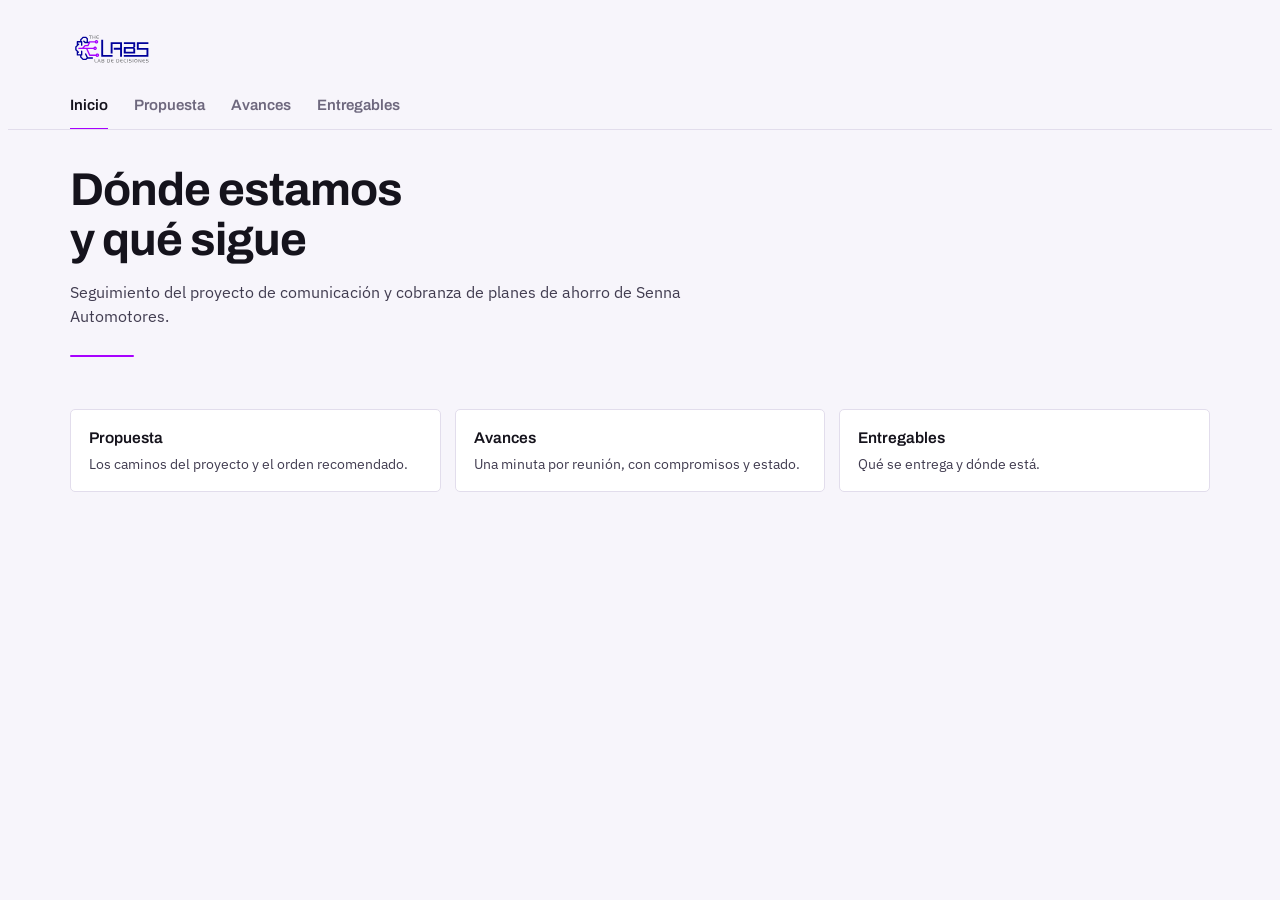
==== commit da32789f: "Add files via upload" ====
--- a/index.html
+++ b/index.html
@@ -1,440 +1,23 @@
-<!doctype html><html><head><meta charset=utf8><meta name=viewport content="width=device-width,initial-scale=1,viewport-fit=cover"><style>:root{color-scheme:light;box-sizing:border-box;padding-top:env(safe-area-inset-top,0px);padding-bottom:env(safe-area-inset-bottom,0px)}html{scroll-padding-top:env(safe-area-inset-top,0px)}body{margin:0;padding:0;font:14px -apple-system,BlinkMacSystemFont,sans-serif;background:#faf9f5;color:#141413}img{max-width:100%}[hidden]:not([hidden=until-found i]){display:none!important}</style></head><body>
-<title>Hoja de Ruta Senna</title>
+<!doctype html>
+<html lang="es">
+<head>
+<meta charset="utf-8">
+<meta name="viewport" content="width=device-width, initial-scale=1, viewport-fit=cover">
+<title>Senna Automotores · The eLabs</title>
 <link rel="preconnect" href="https://fonts.googleapis.com">
 <link rel="preconnect" href="https://fonts.gstatic.com" crossorigin>
 <link rel="stylesheet" href="https://fonts.googleapis.com/css2?family=Archivo:wght@500;600;700&family=IBM+Plex+Mono:wght@500;600&family=IBM+Plex+Sans:wght@400;500;600&display=swap">
-
-<style>
-:root{
-  --ground:#F7F5FB;
-  --surface:#FFFFFF;
-  --surface-2:#F2EFF8;
-  --ink:#15131C;
-  --ink-soft:#413C50;
-  --muted:#6E687E;
-  --line:#E2DDEC;
-  --line-strong:#CFC7DE;
-  --navy:#00009A;
-  --morado:#A700FF;
-  --morado-soft:#F3E6FF;
-  --ready:#0B6B57;
-  --ready-soft:#E2F2ED;
-  --lock:#8C85A0;
-  --logo-neutral:#6D6E70;
-  --logo-navy:#00009A;
-  --logo-accent:#A700FF;
-  --shadow:0 1px 2px rgba(21,19,28,.06), 0 8px 24px -12px rgba(21,19,28,.18);
-  --display:'Archivo', 'Helvetica Neue', Arial, sans-serif;
-  --body:'IBM Plex Sans', system-ui, -apple-system, sans-serif;
-  --mono:'IBM Plex Mono', ui-monospace, 'SF Mono', Menlo, monospace;
-}
-@media (prefers-color-scheme: dark){
-  :root:not([data-theme="light"]){
-    --ground:#100F16;
-    --surface:#1A1823;
-    --surface-2:#221F2E;
-    --ink:#F0EDF6;
-    --ink-soft:#C8C2D6;
-    --muted:#958EA6;
-    --line:#2E2A3B;
-    --line-strong:#423C55;
-    --navy:#8E96FF;
-    --morado:#C77CFF;
-    --morado-soft:#2E1F3D;
-    --ready:#5FD7B4;
-    --ready-soft:#12332B;
-    --lock:#6E6883;
-    --logo-neutral:#B4AFC0;
-    --logo-navy:#8E96FF;
-    --logo-accent:#C77CFF;
-    --shadow:0 1px 2px rgba(0,0,0,.4), 0 8px 24px -12px rgba(0,0,0,.7);
-  }
-}
-:root[data-theme="dark"]{
-  --ground:#100F16;
-  --surface:#1A1823;
-  --surface-2:#221F2E;
-  --ink:#F0EDF6;
-  --ink-soft:#C8C2D6;
-  --muted:#958EA6;
-  --line:#2E2A3B;
-  --line-strong:#423C55;
-  --navy:#8E96FF;
-  --morado:#C77CFF;
-  --morado-soft:#2E1F3D;
-  --ready:#5FD7B4;
-  --ready-soft:#12332B;
-  --lock:#6E6883;
-  --logo-neutral:#B4AFC0;
-  --logo-navy:#8E96FF;
-  --logo-accent:#C77CFF;
-  --shadow:0 1px 2px rgba(0,0,0,.4), 0 8px 24px -12px rgba(0,0,0,.7);
-}
-
-
-/* ---------- marca ---------- */
-.brand{margin:0 0 28px;display:flex;align-items:center}
-.brand svg{height:38px;width:auto;display:block}
-.brand svg .cls-1{fill:var(--logo-neutral)}
-.brand svg .cls-2{fill:var(--logo-navy)}
-.brand svg .cls-3{fill:var(--logo-accent)}
-.brand-foot{display:flex;align-items:center;gap:9px}
-.brand-foot svg{height:22px;width:auto;display:block;flex:none}
-.brand-foot svg .cls-1{fill:var(--logo-navy)}
-.brand-foot svg .cls-2{fill:var(--logo-accent)}
-
-*{box-sizing:border-box}
-body{
-  background:var(--ground);
-  color:var(--ink);
-  font-family:var(--body);
-  font-size:15px;
-  line-height:1.55;
-  -webkit-font-smoothing:antialiased;
-}
-.wrap{max-width:1180px;margin:0 auto;padding-inline:20px;padding-block:40px 64px}
-
-/* ---------- encabezado ---------- */
-.eyebrow{
-  font-family:var(--mono);font-size:11px;font-weight:600;letter-spacing:.16em;
-  text-transform:uppercase;color:var(--morado);margin:0 0 10px
-}
-h1{
-  font-family:var(--display);font-weight:700;font-size:clamp(30px,4.6vw,46px);
-  line-height:1.08;letter-spacing:-.022em;margin:0 0 14px;text-wrap:balance;max-width:16ch
-}
-.sub{max-width:62ch;color:var(--ink-soft);margin:0 0 6px;font-size:16px}
-.meta{font-family:var(--mono);font-size:12px;color:var(--muted);margin:14px 0 0}
-.rule{height:2px;background:var(--morado);width:64px;margin:26px 0 0;border-radius:2px}
-
-/* ---------- cimientos ---------- */
-section{margin-top:52px}
-.sec-head{display:flex;align-items:baseline;gap:12px;flex-wrap:wrap;margin-bottom:6px}
-h2{
-  font-family:var(--display);font-weight:600;font-size:21px;letter-spacing:-.012em;
-  margin:0;color:var(--ink)
-}
-.sec-note{color:var(--muted);font-size:14px;margin:0 0 20px;max-width:70ch}
-
-.base{
-  display:grid;grid-template-columns:repeat(2,1fr);gap:14px;
-}
-.base-card{
-  background:var(--surface);border:1px solid var(--line);border-left:3px solid var(--navy);
-  border-radius:4px;padding:18px 20px;
-}
-.base-card h3{
-  font-family:var(--display);font-weight:600;font-size:16px;margin:0 0 6px;color:var(--navy)
-}
-.base-card p{margin:0;color:var(--ink-soft);font-size:14px}
-.base-tag{
-  font-family:var(--mono);font-size:10px;font-weight:600;letter-spacing:.12em;text-transform:uppercase;
-  color:var(--muted);display:block;margin-bottom:8px
-}
-.parallel{
-  margin-top:14px;background:var(--surface-2);border-radius:4px;padding:14px 18px;
-  font-size:14px;color:var(--ink-soft);border:1px solid var(--line)
-}
-.parallel strong{color:var(--ink)}
-
-/* ---------- layout caminos + panel ---------- */
-.board{display:grid;grid-template-columns:1fr 316px;gap:26px;align-items:start}
-.paths{display:grid;grid-template-columns:repeat(2,1fr);gap:14px}
-
-.card{
-  position:relative;text-align:left;width:100%;
-  background:var(--surface);border:1px solid var(--line);border-radius:5px;
-  padding:16px 18px 15px;cursor:pointer;font:inherit;color:inherit;
-  transition:border-color .15s, box-shadow .15s, transform .15s;
-  display:flex;flex-direction:column;gap:9px;
-}
-.card:hover{border-color:var(--line-strong);box-shadow:var(--shadow)}
-.card:focus-visible{outline:2px solid var(--morado);outline-offset:2px}
-.card[aria-pressed="true"]{border-color:var(--morado);box-shadow:0 0 0 1px var(--morado)}
-.card.blocked{background:var(--surface-2)}
-
-.card-top{display:flex;align-items:center;gap:10px}
-.code{
-  font-family:var(--mono);font-size:12px;font-weight:600;
-  width:26px;height:26px;flex:none;display:grid;place-items:center;border-radius:3px;
-  background:var(--surface-2);color:var(--muted);border:1px solid var(--line)
-}
-.card[aria-pressed="true"] .code{background:var(--morado);color:#fff;border-color:var(--morado)}
-.card h3{font-family:var(--display);font-weight:600;font-size:15.5px;margin:0;letter-spacing:-.008em;flex:1}
-.step{
-  font-family:var(--mono);font-size:10px;font-weight:600;letter-spacing:.1em;
-  color:var(--morado);text-transform:uppercase
-}
-.card p{margin:0;font-size:13.5px;color:var(--ink-soft)}
-.chips{display:flex;flex-wrap:wrap;gap:6px;margin-top:2px}
-.chip{
-  font-family:var(--mono);font-size:10.5px;font-weight:500;letter-spacing:.04em;
-  padding:3px 7px;border-radius:3px;border:1px solid var(--line);color:var(--muted);
-  background:var(--surface)
-}
-.chip.met{color:var(--ready);border-color:var(--ready);background:var(--ready-soft)}
-.chip.unmet{color:var(--lock);border-style:dashed}
-.chip.inc{color:var(--navy);border-color:var(--navy)}
-.when{
-  font-size:12.5px;color:var(--muted);border-top:1px solid var(--line);padding-top:9px;margin-top:2px
-}
-.when b{color:var(--ink-soft);font-weight:600}
-
-/* ---------- panel ---------- */
-.panel{
-  position:sticky;top:calc(env(safe-area-inset-top, 0px) + 16px);
-  background:var(--surface);border:1px solid var(--line);border-radius:5px;padding:20px;
-  box-shadow:var(--shadow)
-}
-.panel h2{font-size:16px;margin:0 0 3px}
-.panel-sub{font-size:12.5px;color:var(--muted);margin:0 0 16px}
-ol.route{list-style:none;margin:0;padding:0;display:flex;flex-direction:column;gap:2px}
-ol.route li{
-  display:flex;align-items:flex-start;gap:10px;padding:8px 0;border-bottom:1px solid var(--line);
-  font-size:13.5px
-}
-ol.route li:last-child{border-bottom:0}
-.ord{
-  font-family:var(--mono);font-size:11px;font-weight:600;color:var(--morado);
-  min-width:18px;padding-top:2px;font-variant-numeric:tabular-nums
-}
-.route-name{flex:1;color:var(--ink)}
-.route-cost{font-family:var(--mono);font-size:10px;color:var(--muted);display:block;margin-top:2px}
-.empty{font-size:13.5px;color:var(--muted);padding:10px 0 4px}
-.actions{display:flex;gap:8px;margin-top:18px;flex-wrap:wrap}
-button.act{
-  font:inherit;font-size:13px;font-weight:500;cursor:pointer;padding:8px 13px;border-radius:4px;
-  border:1px solid var(--line-strong);background:var(--surface);color:var(--ink);
-  transition:background .15s,border-color .15s
-}
-button.act:hover{background:var(--surface-2);border-color:var(--morado)}
-button.act:focus-visible{outline:2px solid var(--morado);outline-offset:2px}
-button.act.primary{background:var(--morado);border-color:var(--morado);color:#fff}
-button.act.primary:hover{filter:brightness(1.08);background:var(--morado)}
-.panel-foot{
-  margin-top:18px;padding-top:14px;border-top:1px solid var(--line);
-  font-size:12.5px;color:var(--muted)
-}
-.panel-foot b{color:var(--ink-soft)}
-
-/* ---------- aviso ---------- */
-.warn{
-  margin-top:40px;background:var(--surface);border:1px solid var(--line);
-  border-left:3px solid var(--morado);border-radius:4px;padding:18px 22px
-}
-.warn h3{font-family:var(--display);font-weight:600;font-size:15.5px;margin:0 0 6px}
-.warn p{margin:0;font-size:14px;color:var(--ink-soft);max-width:78ch}
-
-footer{
-  margin-top:48px;padding-top:18px;border-top:1px solid var(--line);
-  display:flex;justify-content:space-between;gap:14px;flex-wrap:wrap;
-  font-size:12.5px;color:var(--muted)
-}
-footer em{color:var(--navy);font-style:italic}
-
-@media (max-width:980px){
-  .board{grid-template-columns:1fr}
-  .panel{position:static}
-}
-@media (max-width:620px){
-  .paths{grid-template-columns:1fr}
-  .base{grid-template-columns:1fr}
-  .wrap{padding-block:30px 48px}
-}
-@media (prefers-reduced-motion:reduce){*{transition:none!important}}
-</style>
-
-<div class="wrap">
-
-  <div class="brand"><svg xmlns="http://www.w3.org/2000/svg" viewBox="0 0 1197.17 537.31"> <polygon class="cls-2" points="601.92 351.81 601.92 378.47 441.96 378.47 441.96 137.12 468.62 137.12 468.62 351.81 601.92 351.81"/> <polygon class="cls-2" points="601.92 332.47 575.26 332.47 575.26 172.51 735.22 172.51 735.22 378.47 708.56 378.47 708.56 277.61 619.58 277.61 619.58 250.95 708.56 250.95 708.56 199.17 601.92 199.17 601.92 332.47"/> <path class="cls-2" d="M761.88,239.16h133.3v-39.99h-133.3s0-31.1,0-26.66h159.96v66.65l-13.33,13.33,13.33,13.33v66.65h-159.96c-2.46,2.46,0-93.31,0-93.31ZM788.54,305.81h106.64v-39.99h-106.64v39.99Z"/> <polygon class="cls-2" points="1108.46 172.51 1108.46 199.17 972.16 199.17 972.16 253.31 1108.46 253.31 1108.46 378.47 760.93 378.47 760.93 351.81 1081.8 351.81 1081.8 279.97 945.5 279.97 945.5 172.51 1108.46 172.51"/> <path class="cls-2" d="M316.67,386.35h-62.44l-24.54-51.29c-2.27-4.75-7.97-6.76-12.72-4.49-4.75,2.27-6.76,7.97-4.49,12.72l22.94,47.95-13.82,13.82h-33.42l-26.45-26.45v-16.47h3.32c2.51,0,4.97-1.02,6.74-2.79s2.79-4.23,2.79-6.74v-51.77c0-5.27-4.27-9.54-9.54-9.54s-9.54,4.27-9.54,9.54v42.23h-41.29v-20.31c3.53,1.66,7.87,1.04,10.79-1.88,3.72-3.72,3.72-9.76,0-13.49l-32.39-32.39v-31.1l37.21-37.21c3.72-3.72,3.72-9.76,0-13.49-3.72-3.72-9.76-3.72-13.49,0l-2.12,2.12v-19.49h41.29v38.62c0,5.27,4.27,9.54,9.54,9.54s9.54-4.27,9.54-9.54v-48.16c0-2.51-1.02-4.97-2.79-6.74s-4.23-2.79-6.74-2.79h-3.32v-16.47l26.45-26.45h33.42l13.37,13.37v39.63h-18.3l-14.75-14.75c-3.72-3.72-9.76-3.72-13.49,0-3.72,3.72-3.72,9.76,0,13.49l17.55,17.55c1.78,1.78,4.23,2.79,6.74,2.79h61.87c5.27,0,9.54-4.27,9.54-9.54s-4.27-9.54-9.54-9.54h-20.55v-43.58c0-2.51-1.02-4.97-2.79-6.74l-18.95-18.95c-1.78-1.78-4.23-2.79-6.74-2.79h-41.32c-2.51,0-4.97,1.02-6.74,2.79l-32.03,32.03c-1.78,1.78-2.79,4.23-2.79,6.74v20.42h-37.97c-2.51,0-4.97,1.02-6.74,2.79s-2.79,4.23-2.79,6.74v45.47c0,.81.11,1.58.3,2.33l-19.11,19.11c-1.78,1.78-2.79,4.23-2.79,6.74v39c0,2.51,1.02,4.97,2.79,6.74l18.81,18.81s0,.06,0,.08v48.02c0,2.51,1.02,4.97,2.79,6.74s4.23,2.79,6.74,2.79h37.97v20.42c0,2.51,1.02,4.97,2.79,6.74l32.03,32.03c1.78,1.78,4.23,2.79,6.74,2.79h41.32c2.51,0,4.97-1.02,6.74-2.79l15.91-15.91s0,0,.01,0h68.45c5.27,0,9.54-4.27,9.54-9.54s-4.27-9.54-9.54-9.54Z"/> <path class="cls-3" d="M409.98,346.94c-1.9-4.49-5.05-8.28-9.02-10.96-3.97-2.69-8.82-4.27-13.95-4.26-3.42,0-6.72.7-9.71,1.96-4.49,1.9-8.28,5.05-10.96,9.02-.93,1.37-1.72,2.86-2.36,4.41h-78.86l-35.67-78.13h82.4c.02.06.04.12.07.17,1.9,4.49,5.05,8.28,9.02,10.96,3.97,2.69,8.82,4.27,13.95,4.26,3.42,0,6.72-.7,9.71-1.96,4.49-1.9,8.28-5.05,10.96-9.02,2.69-3.97,4.27-8.82,4.26-13.95,0-3.42-.7-6.72-1.96-9.71-1.9-4.49-5.05-8.28-9.02-10.96-3.97-2.69-8.82-4.27-13.95-4.26-3.42,0-6.72.7-9.71,1.96-4.49,1.9-8.28,5.05-10.96,9.02-.93,1.37-1.72,2.86-2.36,4.41h-133.44l18.76-18.76h36.33c3.68,0,7.05-2.14,8.62-5.47l22.91-48.54h66.22c.02.06.04.12.07.17,1.9,4.49,5.05,8.28,9.02,10.96,3.97,2.69,8.82,4.27,13.95,4.26,3.42,0,6.72-.7,9.71-1.96,4.49-1.9,8.28-5.05,10.96-9.02,2.69-3.97,4.27-8.82,4.26-13.95,0-3.42-.7-6.72-1.96-9.71-1.9-4.49-5.05-8.28-9.02-10.96-3.97-2.69-8.82-4.27-13.95-4.26-3.42,0-6.72.7-9.71,1.96-4.49,1.9-8.28,5.05-10.96,9.02-.93,1.37-1.72,2.86-2.36,4.41h-72.28c-3.68,0-7.05,2.14-8.62,5.47l-22.91,48.54h-34.23c-2.51,0-4.97,1.02-6.74,2.79l-34.41,34.41c-.2.2-.39.41-.57.63h-46.6c-5.27,0-9.54,4.27-9.54,9.54s4.27,9.54,9.54,9.54h103.57l41.84,91.63c1.55,3.4,4.94,5.58,8.68,5.58h84.98c.02.06.04.12.07.17,1.9,4.49,5.05,8.28,9.02,10.96,3.97,2.69,8.82,4.27,13.95,4.26,3.42,0,6.72-.7,9.71-1.96,4.49-1.9,8.28-5.05,10.96-9.02,2.69-3.97,4.27-8.82,4.26-13.95,0-3.42-.7-6.72-1.96-9.71ZM368.88,165.32c.44-1.04,1.19-1.95,2.14-2.59.95-.63,2.02-.99,3.27-1,.84,0,1.58.16,2.28.46,1.04.44,1.95,1.19,2.59,2.14.63.95.99,2.02,1,3.27,0,.84-.16,1.58-.46,2.28-.44,1.04-1.19,1.95-2.14,2.59-.95.63-2.02.99-3.27,1-.84,0-1.58-.16-2.28-.46-1.04-.44-1.95-1.19-2.59-2.14-.63-.95-.99-2.02-1-3.27,0-.84.16-1.58.46-2.28ZM349.48,257.17c.44-1.04,1.19-1.95,2.14-2.59.95-.63,2.02-.99,3.27-1,.84,0,1.58.16,2.28.46,1.04.44,1.95,1.19,2.59,2.14.63.95.99,2.02,1,3.27,0,.84-.16,1.58-.46,2.28-.44,1.04-1.19,1.95-2.14,2.59-.95.63-2.02.99-3.27,1-.84,0-1.58-.16-2.28-.46-1.04-.44-1.95-1.19-2.59-2.14-.63-.95-.99-2.02-1-3.27,0-.84.16-1.58.46-2.28ZM392.41,358.93c-.44,1.04-1.19,1.95-2.14,2.59-.95.63-2.02.99-3.27,1-.84,0-1.58-.16-2.28-.46-1.04-.44-1.95-1.19-2.59-2.14-.63-.95-.99-2.02-1-3.27,0-.84.16-1.58.46-2.28.44-1.04,1.19-1.95,2.14-2.59.95-.63,2.02-.99,3.27-1,.84,0,1.58.16,2.28.46,1.04.44,1.95,1.19,2.59,2.14.63.95.99,2.02,1,3.27,0,.84-.16,1.58-.46,2.28Z"/> <path class="cls-1" d="M354.61,412.38v26.51c0,5.67.62,8.4,2.12,10.18,1.91,2.12,5.06,3.07,9.84,3.07h9.77v5.81h-11.21c-7.04,0-11-1.3-14.14-4.65-2.73-2.94-3.69-6.56-3.69-13.53v-27.4h7.31Z"/> <path class="cls-1" d="M405.93,412.38h9.57l18.11,45.58h-7.72l-4.65-11.89h-21.59l-4.85,11.89h-7.72l18.86-45.58ZM401.83,440.26h17.08l-8.34-22.41-8.75,22.41Z"/> <path class="cls-1" d="M447,412.38h21.8c7.17,0,10.25.82,12.71,3.55,1.91,2.12,3.01,4.99,3.01,8.13,0,4.92-2.25,8.27-7.04,10.45,5.4,1.91,7.72,5.12,7.72,10.52,0,4.51-1.91,8.4-5.33,10.52-2.53,1.64-6.56,2.39-12.85,2.39h-20.02v-45.58ZM468.79,431.65c2.94,0,4.51-.34,5.81-1.37,1.5-1.16,2.39-3.07,2.39-5.4,0-2.05-.68-3.89-1.91-5.06-1.3-1.3-2.6-1.64-6.29-1.64h-14.49v13.46h14.49ZM468.18,452.15c6.22,0,9.29-2.46,9.29-7.58s-2.53-7.11-8.68-7.11h-14.49v14.69h13.87Z"/> <path class="cls-1" d="M543.69,412.38c9.57,0,13.32,1.16,17.08,5.12,3.96,4.17,5.74,9.57,5.74,17.22,0,10.32-2.94,17.42-8.68,20.77-3.35,1.98-6.01,2.46-13.46,2.46h-18.18v-45.58h17.49ZM533.51,452.15h11.62c5.53,0,8.88-1.43,11-4.78,1.78-2.67,2.67-6.7,2.67-11.62,0-5.88-1.3-10.86-3.48-13.73-2.12-2.73-5.12-3.83-10.66-3.83h-11.14v33.96Z"/> <path class="cls-1" d="M614.55,418.19h-13.26c-6.63,0-9.57,1.37-11.89,5.4-1.37,2.32-1.85,4.3-2.05,8.54h27.2v5.81h-27.26c.07,3.48.75,6.29,2.19,8.88,2.25,3.9,5.33,5.33,11.41,5.33h13.67v5.81h-14.96c-8.06,0-12.44-1.71-15.92-6.35-3.07-4.1-4.37-8.75-4.37-15.51,0-9.29,2.66-15.99,7.99-20.16,3.21-2.46,7.58-3.55,14.42-3.55h12.85v5.81Z"/> <path class="cls-1" d="M673.59,412.38c9.57,0,13.32,1.16,17.08,5.12,3.96,4.17,5.74,9.57,5.74,17.22,0,10.32-2.94,17.42-8.68,20.77-3.35,1.98-6.01,2.46-13.46,2.46h-18.17v-45.58h17.49ZM663.41,452.15h11.62c5.54,0,8.88-1.43,11-4.78,1.78-2.67,2.67-6.7,2.67-11.62,0-5.88-1.3-10.86-3.49-13.73-2.12-2.73-5.12-3.83-10.66-3.83h-11.14v33.96Z"/> <path class="cls-1" d="M744.46,418.19h-13.26c-6.63,0-9.57,1.37-11.89,5.4-1.37,2.32-2.05,4.3-2.05,8.54h27.2v5.81h-27.26c.07,3.48.75,6.29,2.19,8.88,2.25,3.9,5.33,5.33,11.41,5.33h13.67v5.81h-14.96c-8.06,0-12.44-1.71-15.92-6.35-3.08-4.1-4.37-8.75-4.37-15.51,0-9.29,2.67-15.99,7.99-20.16,3.21-2.46,7.58-3.55,14.42-3.55h12.85v5.81Z"/> <path class="cls-1" d="M794.82,457.96h-14.14c-8.54,0-13.12-1.44-16.74-5.19-3.62-3.83-5.81-10.25-5.81-17.29,0-8.54,3.21-16.33,8.2-19.95,3.08-2.19,7.38-3.14,13.94-3.14h14.55v5.81h-14.14c-6.42,0-9.02.89-11.21,3.62-2.25,2.94-3.62,8.13-3.62,13.87s1.5,10.32,4.17,13.19c2.39,2.53,5.06,3.28,11.27,3.28h13.53v5.81Z"/> <rect class="cls-1" x="810.26" y="412.38" width="7.31" height="45.58"/> <path class="cls-1" d="M834.73,452.15h19.68c3.42,0,5.26-.34,6.7-1.23,1.91-1.16,2.87-3.07,2.87-5.74,0-3.48-1.44-5.88-4.1-6.7-1.3-.34-3.01-.48-6.83-.48h-3.76c-5.67,0-9.16-.68-11.55-2.32-3.01-1.98-4.65-5.4-4.65-9.57,0-5.12,2.46-9.5,6.56-11.82,2.53-1.37,5.67-1.91,11.14-1.91h18.72v5.81h-18.72c-4.03,0-5.81.34-7.38,1.3-1.57,1.09-2.6,3.14-2.6,5.6,0,4.58,2.8,6.35,9.98,6.35h2.73c7.99,0,11.21.62,13.73,2.67,2.8,2.32,4.44,6.29,4.44,10.8,0,5.33-2.39,9.43-6.63,11.48-2.6,1.23-5.19,1.57-11.55,1.57h-18.79v-5.81Z"/> <rect class="cls-1" x="887.28" y="412.38" width="7.31" height="45.58"/> <path class="cls-1" d="M954.11,435.07c0,8.88-2.12,14.69-6.63,18.59-3.89,3.28-9.29,4.99-15.78,4.99-7.79,0-13.87-2.46-17.29-6.97-2.73-3.55-4.44-10.04-4.44-16.4,0-6.97,2.05-13.46,5.33-17.08,3.96-4.44,9.57-6.49,17.49-6.49,14.28,0,21.32,7.72,21.32,23.37ZM919.46,424.41c-1.09,2.46-1.78,6.49-1.78,10.73,0,12.37,4.37,17.7,14.49,17.7,6.42,0,10.73-2.39,12.71-7.04.89-2.12,1.5-6.22,1.5-10.32,0-5.6-.96-10.39-2.67-12.85-2.32-3.48-6.08-5.12-11.62-5.12-6.15,0-10.59,2.46-12.64,6.9Z"/> <polygon class="cls-1" points="976.59 457.96 969.55 457.96 969.55 412.38 978.23 412.38 1001.53 448.87 1001.53 412.38 1008.57 412.38 1008.57 457.96 1000.16 457.96 976.59 421.6 976.59 457.96"/> <path class="cls-1" d="M1059.2,418.19h-13.26c-6.63,0-9.57,1.37-11.89,5.4-1.37,2.32-1.84,4.3-2.05,8.54h27.2v5.81h-27.26c.07,3.48.75,6.29,2.19,8.88,2.25,3.9,5.33,5.33,11.41,5.33h13.67v5.81h-14.96c-8.06,0-12.44-1.71-15.92-6.35-3.08-4.1-4.37-8.75-4.37-15.51,0-9.29,2.67-15.99,7.99-20.16,3.21-2.46,7.58-3.55,14.42-3.55h12.85v5.81Z"/> <path class="cls-1" d="M1074.65,452.15h19.68c3.42,0,5.26-.34,6.7-1.23,1.91-1.16,2.87-3.07,2.87-5.74,0-3.48-1.44-5.88-4.1-6.7-1.3-.34-3.01-.48-6.83-.48h-3.76c-5.67,0-9.16-.68-11.55-2.32-3.01-1.98-4.65-5.4-4.65-9.57,0-5.12,2.46-9.5,6.56-11.82,2.53-1.37,5.67-1.91,11.14-1.91h18.72v5.81h-18.72c-4.03,0-5.81.34-7.38,1.3-1.57,1.09-2.6,3.14-2.6,5.6,0,4.58,2.8,6.35,9.98,6.35h2.73c7.99,0,11.21.62,13.73,2.67,2.8,2.32,4.44,6.29,4.44,10.8,0,5.33-2.39,9.43-6.63,11.48-2.6,1.23-5.19,1.57-11.55,1.57h-18.79v-5.81Z"/> <polygon class="cls-1" points="269.05 83.42 269.05 77.62 307.86 77.62 307.86 83.42 292.15 83.42 292.15 123.19 284.84 123.19 284.84 83.42 269.05 83.42"/> <polygon class="cls-1" points="357.82 123.19 350.5 123.19 350.5 103.04 326.45 103.04 326.45 123.19 319.14 123.19 319.14 77.62 326.45 77.62 326.45 97.23 350.5 97.23 350.5 77.62 357.82 77.62 357.82 123.19"/> <path class="cls-1" d="M406.4,83.42h-13.26c-6.63,0-9.57,1.37-11.89,5.4-1.37,2.32-1.85,4.3-2.05,8.54h27.19v5.81h-27.26c.07,3.48.75,6.29,2.19,8.88,2.25,3.9,5.33,5.33,11.41,5.33h13.67v5.81h-14.96c-8.06,0-12.44-1.71-15.92-6.35-3.07-4.1-4.37-8.75-4.37-15.51,0-9.29,2.66-15.99,7.99-20.16,3.21-2.46,7.58-3.55,14.42-3.55h12.85v5.81Z"/> </svg></div>
-  <p class="eyebrow">Hoja de ruta</p>
-  <h1>Por dónde empezar y qué viene después</h1>
-  <p class="sub"><strong>El proyecto es un sistema que contacta solo a los suscriptores de planes de ahorro a lo largo de todo el ciclo del plan</strong> —bienvenida, vencimiento, mora, licitación, adjudicación— y que ordena la información de la cartera para poder decidir sobre ella.</p>
-  <p class="sub">Durante el relevamiento aparecieron más necesidades de las que entran en una sola etapa. Ninguna sobra, pero no todas tienen la misma urgencia ni se pueden hacer en cualquier orden. Al seleccionar un camino, el mapa indica qué habilita y qué requiere previamente.</p>
-  <div class="rule"></div>
-  <p class="meta">Senna Automotores · Concesionario oficial Toyota — Santiago del Estero · Planes de ahorro</p>
-
-  <section>
-    <div class="sec-head"><h2>Los dos cimientos</h2></div>
-    <p class="sec-note">No son un camino entre otros: son la condición para que exista cualquier camino. Van siempre, y van primero.</p>
-    <div class="base">
-      <div class="base-card">
-        <span class="base-tag">Cimiento 1</span>
-        <h3>Los datos</h3>
-        <p>La base intermedia y el agente que la actualiza todas las noches desde Newcon y Salesforce. Sin esto no hay avisos, ni reportes, ni reglas de riesgo.</p>
-      </div>
-      <div class="base-card">
-        <span class="base-tag">Cimiento 2</span>
-        <h3>El canal</h3>
-        <p>El permiso para poder escribirle a sus clientes por WhatsApp: el alta de la cuenta de mensajería, la verificación de la empresa ante Meta —la compañía dueña de WhatsApp— y la aprobación de los textos, sobre un número nuevo dedicado a los avisos. Sus plazos dependen de Meta, no de nosotros ni de ustedes.</p>
-      </div>
-    </div>
-    <p class="parallel"><strong>Se avanzan en paralelo, y conviene que así sea.</strong> Mientras se tramita la habilitación ante Meta —tiempo de espera que nadie controla— se construye la base de datos. Cuando el canal queda habilitado, ya hay información lista para usarlo.</p>
-  </section>
-
-  <section>
-    <div class="sec-head"><h2>Los caminos</h2></div>
-    <p class="sec-note">Cada camino resuelve un problema distinto y tiene su propio alcance. Seleccione los que le interesen para armar su recorrido; si alguno requiere otro camino previo, se incorpora automáticamente.</p>
-    <div class="board">
-      <div class="paths" id="paths"></div>
-      <aside class="panel">
-        <h2 id="panelTitle">Recorrido recomendado</h2>
-        <p class="panel-sub" id="panelSub">El orden que haríamos nosotros. Modifíquelo y pasa a ser el suyo.</p>
-        <ol class="route" id="route"></ol>
-        <div class="actions">
-          <button class="act primary" id="reset" type="button">Ver el orden recomendado</button>
-          <button class="act" id="clear" type="button">Limpiar selección</button>
-        </div>
-        <p class="panel-foot" id="coverage"></p>
-        <p class="panel-foot">Cuando tenga definido el recorrido, lo conversamos y ajustamos el plan de trabajo a ese orden.</p>
-      </aside>
-    </div>
-  </section>
-
-  <div class="warn">
-    <h3>El número: dos etapas, no una</h3>
-    <p>Los avisos de este sistema salen desde un número nuevo, dedicado a eso. Los números con los que hoy atienden a los clientes siguen funcionando exactamente igual mientras el sistema se pone en marcha, sin interrumpir nada. La unificación en un solo número es el paso siguiente, y conviene hacerla recién cuando exista la bandeja de atención: al migrar, ese número deja de operar en la aplicación del teléfono, de modo que ese mismo día debe estar resuelto desde dónde se atiende.</p>
+<link rel="stylesheet" href="assets/estilos.css">
+</head>
+<body>
+<header class="site">
+  <div class="shell">
+    <div class="brand"><svg xmlns="http://www.w3.org/2000/svg" viewBox="0 0 1197.17 537.31"> <polygon class="cls-2" points="601.92 351.81 601.92 378.47 441.96 378.47 441.96 137.12 468.62 137.12 468.62 351.81 601.92 351.81"/> <polygon class="cls-2" points="601.92 332.47 575.26 332.47 575.26 172.51 735.22 172.51 735.22 378.47 708.56 378.47 708.56 277.61 619.58 277.61 619.58 250.95 708.56 250.95 708.56 199.17 601.92 199.17 601.92 332.47"/> <path class="cls-2" d="M761.88,239.16h133.3v-39.99h-133.3s0-31.1,0-26.66h159.96v66.65l-13.33,13.33,13.33,13.33v66.65h-159.96c-2.46,2.46,0-93.31,0-93.31ZM788.54,305.81h106.64v-39.99h-106.64v39.99Z"/> <polygon class="cls-2" points="1108.46 172.51 1108.46 199.17 972.16 199.17 972.16 253.31 1108.46 253.31 1108.46 378.47 760.93 378.47 760.93 351.81 1081.8 351.81 1081.8 279.97 945.5 279.97 945.5 172.51 1108.46 172.51"/> <path class="cls-2" d="M316.67,386.35h-62.44l-24.54-51.29c-2.27-4.75-7.97-6.76-12.72-4.49-4.75,2.27-6.76,7.97-4.49,12.72l22.94,47.95-13.82,13.82h-33.42l-26.45-26.45v-16.47h3.32c2.51,0,4.97-1.02,6.74-2.79s2.79-4.23,2.79-6.74v-51.77c0-5.27-4.27-9.54-9.54-9.54s-9.54,4.27-9.54,9.54v42.23h-41.29v-20.31c3.53,1.66,7.87,1.04,10.79-1.88,3.72-3.72,3.72-9.76,0-13.49l-32.39-32.39v-31.1l37.21-37.21c3.72-3.72,3.72-9.76,0-13.49-3.72-3.72-9.76-3.72-13.49,0l-2.12,2.12v-19.49h41.29v38.62c0,5.27,4.27,9.54,9.54,9.54s9.54-4.27,9.54-9.54v-48.16c0-2.51-1.02-4.97-2.79-6.74s-4.23-2.79-6.74-2.79h-3.32v-16.47l26.45-26.45h33.42l13.37,13.37v39.63h-18.3l-14.75-14.75c-3.72-3.72-9.76-3.72-13.49,0-3.72,3.72-3.72,9.76,0,13.49l17.55,17.55c1.78,1.78,4.23,2.79,6.74,2.79h61.87c5.27,0,9.54-4.27,9.54-9.54s-4.27-9.54-9.54-9.54h-20.55v-43.58c0-2.51-1.02-4.97-2.79-6.74l-18.95-18.95c-1.78-1.78-4.23-2.79-6.74-2.79h-41.32c-2.51,0-4.97,1.02-6.74,2.79l-32.03,32.03c-1.78,1.78-2.79,4.23-2.79,6.74v20.42h-37.97c-2.51,0-4.97,1.02-6.74,2.79s-2.79,4.23-2.79,6.74v45.47c0,.81.11,1.58.3,2.33l-19.11,19.11c-1.78,1.78-2.79,4.23-2.79,6.74v39c0,2.51,1.02,4.97,2.79,6.74l18.81,18.81s0,.06,0,.08v48.02c0,2.51,1.02,4.97,2.79,6.74s4.23,2.79,6.74,2.79h37.97v20.42c0,2.51,1.02,4.97,2.79,6.74l32.03,32.03c1.78,1.78,4.23,2.79,6.74,2.79h41.32c2.51,0,4.97-1.02,6.74-2.79l15.91-15.91s0,0,.01,0h68.45c5.27,0,9.54-4.27,9.54-9.54s-4.27-9.54-9.54-9.54Z"/> <path class="cls-3" d="M409.98,346.94c-1.9-4.49-5.05-8.28-9.02-10.96-3.97-2.69-8.82-4.27-13.95-4.26-3.42,0-6.72.7-9.71,1.96-4.49,1.9-8.28,5.05-10.96,9.02-.93,1.37-1.72,2.86-2.36,4.41h-78.86l-35.67-78.13h82.4c.02.06.04.12.07.17,1.9,4.49,5.05,8.28,9.02,10.96,3.97,2.69,8.82,4.27,13.95,4.26,3.42,0,6.72-.7,9.71-1.96,4.49-1.9,8.28-5.05,10.96-9.02,2.69-3.97,4.27-8.82,4.26-13.95,0-3.42-.7-6.72-1.96-9.71-1.9-4.49-5.05-8.28-9.02-10.96-3.97-2.69-8.82-4.27-13.95-4.26-3.42,0-6.72.7-9.71,1.96-4.49,1.9-8.28,5.05-10.96,9.02-.93,1.37-1.72,2.86-2.36,4.41h-133.44l18.76-18.76h36.33c3.68,0,7.05-2.14,8.62-5.47l22.91-48.54h66.22c.02.06.04.12.07.17,1.9,4.49,5.05,8.28,9.02,10.96,3.97,2.69,8.82,4.27,13.95,4.26,3.42,0,6.72-.7,9.71-1.96,4.49-1.9,8.28-5.05,10.96-9.02,2.69-3.97,4.27-8.82,4.26-13.95,0-3.42-.7-6.72-1.96-9.71-1.9-4.49-5.05-8.28-9.02-10.96-3.97-2.69-8.82-4.27-13.95-4.26-3.42,0-6.72.7-9.71,1.96-4.49,1.9-8.28,5.05-10.96,9.02-.93,1.37-1.72,2.86-2.36,4.41h-72.28c-3.68,0-7.05,2.14-8.62,5.47l-22.91,48.54h-34.23c-2.51,0-4.97,1.02-6.74,2.79l-34.41,34.41c-.2.2-.39.41-.57.63h-46.6c-5.27,0-9.54,4.27-9.54,9.54s4.27,9.54,9.54,9.54h103.57l41.84,91.63c1.55,3.4,4.94,5.58,8.68,5.58h84.98c.02.06.04.12.07.17,1.9,4.49,5.05,8.28,9.02,10.96,3.97,2.69,8.82,4.27,13.95,4.26,3.42,0,6.72-.7,9.71-1.96,4.49-1.9,8.28-5.05,10.96-9.02,2.69-3.97,4.27-8.82,4.26-13.95,0-3.42-.7-6.72-1.96-9.71ZM368.88,165.32c.44-1.04,1.19-1.95,2.14-2.59.95-.63,2.02-.99,3.27-1,.84,0,1.58.16,2.28.46,1.04.44,1.95,1.19,2.59,2.14.63.95.99,2.02,1,3.27,0,.84-.16,1.58-.46,2.28-.44,1.04-1.19,1.95-2.14,2.59-.95.63-2.02.99-3.27,1-.84,0-1.58-.16-2.28-.46-1.04-.44-1.95-1.19-2.59-2.14-.63-.95-.99-2.02-1-3.27,0-.84.16-1.58.46-2.28ZM349.48,257.17c.44-1.04,1.19-1.95,2.14-2.59.95-.63,2.02-.99,3.27-1,.84,0,1.58.16,2.28.46,1.04.44,1.95,1.19,2.59,2.14.63.95.99,2.02,1,3.27,0,.84-.16,1.58-.46,2.28-.44,1.04-1.19,1.95-2.14,2.59-.95.63-2.02.99-3.27,1-.84,0-1.58-.16-2.28-.46-1.04-.44-1.95-1.19-2.59-2.14-.63-.95-.99-2.02-1-3.27,0-.84.16-1.58.46-2.28ZM392.41,358.93c-.44,1.04-1.19,1.95-2.14,2.59-.95.63-2.02.99-3.27,1-.84,0-1.58-.16-2.28-.46-1.04-.44-1.95-1.19-2.59-2.14-.63-.95-.99-2.02-1-3.27,0-.84.16-1.58.46-2.28.44-1.04,1.19-1.95,2.14-2.59.95-.63,2.02-.99,3.27-1,.84,0,1.58.16,2.28.46,1.04.44,1.95,1.19,2.59,2.14.63.95.99,2.02,1,3.27,0,.84-.16,1.58-.46,2.28Z"/> <path class="cls-1" d="M354.61,412.38v26.51c0,5.67.62,8.4,2.12,10.18,1.91,2.12,5.06,3.07,9.84,3.07h9.77v5.81h-11.21c-7.04,0-11-1.3-14.14-4.65-2.73-2.94-3.69-6.56-3.69-13.53v-27.4h7.31Z"/> <path class="cls-1" d="M405.93,412.38h9.57l18.11,45.58h-7.72l-4.65-11.89h-21.59l-4.85,11.89h-7.72l18.86-45.58ZM401.83,440.26h17.08l-8.34-22.41-8.75,22.41Z"/> <path class="cls-1" d="M447,412.38h21.8c7.17,0,10.25.82,12.71,3.55,1.91,2.12,3.01,4.99,3.01,8.13,0,4.92-2.25,8.27-7.04,10.45,5.4,1.91,7.72,5.12,7.72,10.52,0,4.51-1.91,8.4-5.33,10.52-2.53,1.64-6.56,2.39-12.85,2.39h-20.02v-45.58ZM468.79,431.65c2.94,0,4.51-.34,5.81-1.37,1.5-1.16,2.39-3.07,2.39-5.4,0-2.05-.68-3.89-1.91-5.06-1.3-1.3-2.6-1.64-6.29-1.64h-14.49v13.46h14.49ZM468.18,452.15c6.22,0,9.29-2.46,9.29-7.58s-2.53-7.11-8.68-7.11h-14.49v14.69h13.87Z"/> <path class="cls-1" d="M543.69,412.38c9.57,0,13.32,1.16,17.08,5.12,3.96,4.17,5.74,9.57,5.74,17.22,0,10.32-2.94,17.42-8.68,20.77-3.35,1.98-6.01,2.46-13.46,2.46h-18.18v-45.58h17.49ZM533.51,452.15h11.62c5.53,0,8.88-1.43,11-4.78,1.78-2.67,2.67-6.7,2.67-11.62,0-5.88-1.3-10.86-3.48-13.73-2.12-2.73-5.12-3.83-10.66-3.83h-11.14v33.96Z"/> <path class="cls-1" d="M614.55,418.19h-13.26c-6.63,0-9.57,1.37-11.89,5.4-1.37,2.32-1.85,4.3-2.05,8.54h27.2v5.81h-27.26c.07,3.48.75,6.29,2.19,8.88,2.25,3.9,5.33,5.33,11.41,5.33h13.67v5.81h-14.96c-8.06,0-12.44-1.71-15.92-6.35-3.07-4.1-4.37-8.75-4.37-15.51,0-9.29,2.66-15.99,7.99-20.16,3.21-2.46,7.58-3.55,14.42-3.55h12.85v5.81Z"/> <path class="cls-1" d="M673.59,412.38c9.57,0,13.32,1.16,17.08,5.12,3.96,4.17,5.74,9.57,5.74,17.22,0,10.32-2.94,17.42-8.68,20.77-3.35,1.98-6.01,2.46-13.46,2.46h-18.17v-45.58h17.49ZM663.41,452.15h11.62c5.54,0,8.88-1.43,11-4.78,1.78-2.67,2.67-6.7,2.67-11.62,0-5.88-1.3-10.86-3.49-13.73-2.12-2.73-5.12-3.83-10.66-3.83h-11.14v33.96Z"/> <path class="cls-1" d="M744.46,418.19h-13.26c-6.63,0-9.57,1.37-11.89,5.4-1.37,2.32-2.05,4.3-2.05,8.54h27.2v5.81h-27.26c.07,3.48.75,6.29,2.19,8.88,2.25,3.9,5.33,5.33,11.41,5.33h13.67v5.81h-14.96c-8.06,0-12.44-1.71-15.92-6.35-3.08-4.1-4.37-8.75-4.37-15.51,0-9.29,2.67-15.99,7.99-20.16,3.21-2.46,7.58-3.55,14.42-3.55h12.85v5.81Z"/> <path class="cls-1" d="M794.82,457.96h-14.14c-8.54,0-13.12-1.44-16.74-5.19-3.62-3.83-5.81-10.25-5.81-17.29,0-8.54,3.21-16.33,8.2-19.95,3.08-2.19,7.38-3.14,13.94-3.14h14.55v5.81h-14.14c-6.42,0-9.02.89-11.21,3.62-2.25,2.94-3.62,8.13-3.62,13.87s1.5,10.32,4.17,13.19c2.39,2.53,5.06,3.28,11.27,3.28h13.53v5.81Z"/> <rect class="cls-1" x="810.26" y="412.38" width="7.31" height="45.58"/> <path class="cls-1" d="M834.73,452.15h19.68c3.42,0,5.26-.34,6.7-1.23,1.91-1.16,2.87-3.07,2.87-5.74,0-3.48-1.44-5.88-4.1-6.7-1.3-.34-3.01-.48-6.83-.48h-3.76c-5.67,0-9.16-.68-11.55-2.32-3.01-1.98-4.65-5.4-4.65-9.57,0-5.12,2.46-9.5,6.56-11.82,2.53-1.37,5.67-1.91,11.14-1.91h18.72v5.81h-18.72c-4.03,0-5.81.34-7.38,1.3-1.57,1.09-2.6,3.14-2.6,5.6,0,4.58,2.8,6.35,9.98,6.35h2.73c7.99,0,11.21.62,13.73,2.67,2.8,2.32,4.44,6.29,4.44,10.8,0,5.33-2.39,9.43-6.63,11.48-2.6,1.23-5.19,1.57-11.55,1.57h-18.79v-5.81Z"/> <rect class="cls-1" x="887.28" y="412.38" width="7.31" height="45.58"/> <path class="cls-1" d="M954.11,435.07c0,8.88-2.12,14.69-6.63,18.59-3.89,3.28-9.29,4.99-15.78,4.99-7.79,0-13.87-2.46-17.29-6.97-2.73-3.55-4.44-10.04-4.44-16.4,0-6.97,2.05-13.46,5.33-17.08,3.96-4.44,9.57-6.49,17.49-6.49,14.28,0,21.32,7.72,21.32,23.37ZM919.46,424.41c-1.09,2.46-1.78,6.49-1.78,10.73,0,12.37,4.37,17.7,14.49,17.7,6.42,0,10.73-2.39,12.71-7.04.89-2.12,1.5-6.22,1.5-10.32,0-5.6-.96-10.39-2.67-12.85-2.32-3.48-6.08-5.12-11.62-5.12-6.15,0-10.59,2.46-12.64,6.9Z"/> <polygon class="cls-1" points="976.59 457.96 969.55 457.96 969.55 412.38 978.23 412.38 1001.53 448.87 1001.53 412.38 1008.57 412.38 1008.57 457.96 1000.16 457.96 976.59 421.6 976.59 457.96"/> <path class="cls-1" d="M1059.2,418.19h-13.26c-6.63,0-9.57,1.37-11.89,5.4-1.37,2.32-1.84,4.3-2.05,8.54h27.2v5.81h-27.26c.07,3.48.75,6.29,2.19,8.88,2.25,3.9,5.33,5.33,11.41,5.33h13.67v5.81h-14.96c-8.06,0-12.44-1.71-15.92-6.35-3.08-4.1-4.37-8.75-4.37-15.51,0-9.29,2.67-15.99,7.99-20.16,3.21-2.46,7.58-3.55,14.42-3.55h12.85v5.81Z"/> <path class="cls-1" d="M1074.65,452.15h19.68c3.42,0,5.26-.34,6.7-1.23,1.91-1.16,2.87-3.07,2.87-5.74,0-3.48-1.44-5.88-4.1-6.7-1.3-.34-3.01-.48-6.83-.48h-3.76c-5.67,0-9.16-.68-11.55-2.32-3.01-1.98-4.65-5.4-4.65-9.57,0-5.12,2.46-9.5,6.56-11.82,2.53-1.37,5.67-1.91,11.14-1.91h18.72v5.81h-18.72c-4.03,0-5.81.34-7.38,1.3-1.57,1.09-2.6,3.14-2.6,5.6,0,4.58,2.8,6.35,9.98,6.35h2.73c7.99,0,11.21.62,13.73,2.67,2.8,2.32,4.44,6.29,4.44,10.8,0,5.33-2.39,9.43-6.63,11.48-2.6,1.23-5.19,1.57-11.55,1.57h-18.79v-5.81Z"/> <polygon class="cls-1" points="269.05 83.42 269.05 77.62 307.86 77.62 307.86 83.42 292.15 83.42 292.15 123.19 284.84 123.19 284.84 83.42 269.05 83.42"/> <polygon class="cls-1" points="357.82 123.19 350.5 123.19 350.5 103.04 326.45 103.04 326.45 123.19 319.14 123.19 319.14 77.62 326.45 77.62 326.45 97.23 350.5 97.23 350.5 77.62 357.82 77.62 357.82 123.19"/> <path class="cls-1" d="M406.4,83.42h-13.26c-6.63,0-9.57,1.37-11.89,5.4-1.37,2.32-1.85,4.3-2.05,8.54h27.19v5.81h-27.26c.07,3.48.75,6.29,2.19,8.88,2.25,3.9,5.33,5.33,11.41,5.33h13.67v5.81h-14.96c-8.06,0-12.44-1.71-15.92-6.35-3.07-4.1-4.37-8.75-4.37-15.51,0-9.29,2.66-15.99,7.99-20.16,3.21-2.46,7.58-3.55,14.42-3.55h12.85v5.81Z"/> </svg></div>
+    <nav class="tabs" id="nav" aria-label="Secciones"></nav>
   </div>
-
-  <footer>
-    <span><em>El dato es el punto de partida. La decisión, el destino.</em></span>
-    <span class="brand-foot"><svg xmlns="http://www.w3.org/2000/svg" viewBox="0 0 400 400"> <path class="cls-1" d="M265.3,312.09h-55.15l-21.68-45.31c-2.01-4.2-7.04-5.97-11.23-3.96-4.2,2.01-5.97,7.04-3.96,11.23l20.26,42.35-12.21,12.21h-29.52l-23.36-23.36v-14.55h2.93c2.22,0,4.39-.9,5.96-2.47,1.57-1.57,2.47-3.74,2.47-5.96v-45.73c0-4.65-3.77-8.42-8.42-8.42s-8.42,3.77-8.42,8.42v37.31h-36.47v-17.94c3.12,1.46,6.95.92,9.53-1.66,3.29-3.29,3.29-8.62,0-11.91l-28.61-28.61v-27.47l32.86-32.86c3.29-3.29,3.29-8.62,0-11.91-3.29-3.29-8.62-3.29-11.91,0l-1.87,1.87v-17.22h36.47v34.11c0,4.65,3.77,8.42,8.42,8.42s8.42-3.77,8.42-8.42v-42.54c0-2.22-.9-4.39-2.47-5.96-1.57-1.57-3.74-2.47-5.96-2.47h-2.93v-14.55l23.36-23.36h29.52l11.81,11.81v35.01h-16.17l-13.03-13.03c-3.29-3.29-8.62-3.29-11.91,0-3.29,3.29-3.29,8.62,0,11.91l15.5,15.5c1.57,1.57,3.74,2.47,5.96,2.47h54.65c4.65,0,8.42-3.77,8.42-8.42s-3.77-8.42-8.42-8.42h-18.15v-38.49c0-2.22-.9-4.39-2.47-5.96l-16.74-16.74c-1.57-1.57-3.74-2.47-5.96-2.47h-36.5c-2.22,0-4.39.9-5.96,2.47l-28.29,28.29c-1.57,1.57-2.47,3.74-2.47,5.96v18.04h-33.54c-2.22,0-4.39.9-5.96,2.47-1.57,1.57-2.47,3.74-2.47,5.96v40.17c0,.71.1,1.4.26,2.06l-16.88,16.88c-1.57,1.57-2.47,3.74-2.47,5.96v34.45c0,2.22.9,4.39,2.47,5.96l16.62,16.62s0,.05,0,.07v42.41c0,2.22.9,4.39,2.47,5.96s3.74,2.47,5.96,2.47h33.54v18.04c0,2.22.9,4.39,2.47,5.96l28.29,28.29c1.57,1.57,3.74,2.47,5.96,2.47h36.5c2.22,0,4.39-.9,5.96-2.47l14.06-14.06s0,0,.01,0h60.46c4.65,0,8.42-3.77,8.42-8.42s-3.77-8.42-8.42-8.42Z"/> <path class="cls-2" d="M343,270.28c-3.96-3.97-9.52-6.46-15.58-6.45-6.06,0-11.62,2.48-15.58,6.45-2.02,2.02-3.66,4.45-4.78,7.15h-69.65l-31.51-69.01h72.79c1.12,2.7,2.75,5.14,4.78,7.15,3.96,3.97,9.52,6.46,15.58,6.45,6.06,0,11.62-2.48,15.58-6.45,3.97-3.96,6.46-9.52,6.45-15.58,0-6.06-2.48-11.62-6.45-15.58-3.96-3.97-9.52-6.46-15.58-6.45-6.06,0-11.62,2.48-15.58,6.45-2.02,2.02-3.66,4.45-4.78,7.15h-117.86l16.57-16.57h32.09c3.25,0,6.23-1.89,7.62-4.83l20.23-42.88h58.49c1.12,2.7,2.75,5.14,4.78,7.15,3.96,3.97,9.52,6.46,15.58,6.45,6.06,0,11.62-2.48,15.58-6.45,3.97-3.96,6.46-9.52,6.45-15.58,0-6.06-2.48-11.62-6.45-15.58-3.96-3.97-9.52-6.46-15.58-6.45-6.06,0-11.62,2.48-15.58,6.45-2.02,2.02-3.66,4.45-4.78,7.15h-63.83c-3.25,0-6.23,1.89-7.62,4.83l-20.23,42.88h-30.24c-2.22,0-4.39.9-5.96,2.47l-30.4,30.4c-.18.18-.34.37-.5.56h-41.16c-4.65,0-8.42,3.77-8.42,8.42s3.77,8.42,8.42,8.42h91.49l36.95,80.93c1.37,3,4.36,4.93,7.66,4.93h75.07c1.12,2.7,2.75,5.14,4.78,7.15,3.96,3.97,9.52,6.46,15.58,6.45,6.06,0,11.62-2.48,15.58-6.45,3.97-3.96,6.46-9.52,6.45-15.58,0-6.06-2.48-11.62-6.45-15.58ZM312.53,115.21c.96-.95,2.21-1.51,3.66-1.52,1.46,0,2.7.57,3.66,1.52.95.96,1.51,2.21,1.52,3.66,0,1.46-.57,2.7-1.52,3.66-.96.95-2.21,1.51-3.66,1.52-1.46,0-2.7-.57-3.66-1.52-.95-.96-1.51-2.21-1.52-3.66,0-1.46.57-2.7,1.52-3.66ZM295.38,196.34c.96-.95,2.21-1.51,3.66-1.52,1.46,0,2.7.57,3.66,1.52.95.96,1.51,2.21,1.52,3.66,0,1.46-.57,2.7-1.52,3.66-.96.95-2.21,1.51-3.66,1.52-1.46,0-2.7-.57-3.66-1.52-.95-.96-1.51-2.21-1.52-3.66,0-1.46.57-2.7,1.52-3.66ZM331.08,289.52c-.96.95-2.21,1.51-3.66,1.52-1.46,0-2.7-.57-3.66-1.52-.95-.96-1.51-2.21-1.52-3.66,0-1.46.57-2.7,1.52-3.66.96-.95,2.21-1.51,3.66-1.52,1.46,0,2.7.57,3.66,1.52.95.96,1.51,2.21,1.52,3.66,0,1.46-.57,2.7-1.52,3.66Z"/> </svg> The eLabs · theelabs.tech · Septiembre 2026</span>
-  </footer>
-</div>
-
-<script>
-const PATHS = [
-  { id:'A', name:'Cobranza del tramo temprano',
-    what:'Los cinco avisos que evitan que la mora temprana se convierta en un plan caído: bienvenida, agrupamiento, vencimiento, mora y 2º barrido.',
-    needs:['Base de datos','Canal de WhatsApp'], reqAll:[], reqAny:[], when:'Primero. Es donde está el dinero: unos 270 planes por año.', inProposal:true },
-  { id:'B', name:'Ciclo comercial',
-    what:'Invitación a licitar, adjudicación, vencimiento de tarjeta, campañas de marketing y campaña de referidos.',
-    needs:['Base de datos','Canal de WhatsApp'], reqAll:[], reqAny:[], when:'Una vez que la cobranza corre sola.', inProposal:true },
-  { id:'C', name:'Conformidad y riesgo temprano',
-    what:'Trae las respuestas del Anexo a la operación y las convierte en reglas que anticipan quién se va a atrasar.',
-    needs:['Base de datos'], reqAll:['A'], reqAny:[], when:'Cuando haya secuencias que segmentar.', inProposal:true },
-  { id:'D', name:'Reportes de gestión comercial',
-    what:'Suscripciones del mes, caídas en carrera temprana y desempeño por vendedor cruzado con los descuentos que dio.',
-    needs:['Base de datos'], reqAll:[], reqAny:[], when:'En paralelo con la cobranza: es el único que no depende del canal.', inProposal:true, free:true },
-  { id:'E', name:'Atención de las respuestas',
-    what:'Bandeja multiagente: un número, varios operadores, el cliente elige sector y conversa con un responsable.',
-    needs:['Canal de WhatsApp'], reqAll:[], reqAny:[], when:'Cuando los envíos empiecen a generar respuestas.', inProposal:false },
-  { id:'M', name:'Unificación en un solo número',
-    what:'Migrar a la plataforma el número con el que hoy atienden, para que toda la cartera escriba a un mismo lugar.',
-    needs:['Canal de WhatsApp'], reqAll:['E'], reqAny:[], when:'Recién con la bandeja lista: al migrar, ese número deja de operar en el teléfono.', inProposal:false },
-  { id:'F', name:'Plataforma de autogestión',
-    what:'Que ustedes definan campañas, editen los mensajes y obtengan reportes sin depender de nosotros.',
-    needs:['Base de datos','Canal de WhatsApp'], reqAll:[], reqAny:['A','B'], when:'Cuando ya sepan qué campañas quieren.', inProposal:true },
-  { id:'G', name:'Etapas posteriores',
-    what:'Llamada de voz con IA, sincronización de contactos con Newcon y campañas de postventa.',
-    needs:[], reqAll:[], reqAny:[], when:'Después de medir resultados, y con datos a la vista.', inProposal:false },
-];
-const RECOMMENDED = ['A','D','C','E','M','F','B'];
-const SHORT = {"A": "Cobranza", "B": "Ciclo comercial", "C": "Conformidad", "D": "Reportes", "E": "Atención de respuestas", "M": "Número único", "F": "Autogestión", "G": "Etapas posteriores"};
-const byId = id => PATHS.find(p => p.id === id);
-
-let route = RECOMMENDED.slice();
-let touched = false;
-
-const elPaths = document.getElementById('paths');
-const elRoute = document.getElementById('route');
-const elTitle = document.getElementById('panelTitle');
-const elSub   = document.getElementById('panelSub');
-const elCov   = document.getElementById('coverage');
-
-function missing(p){
-  const m = p.reqAll.filter(r => !route.includes(r));
-  if (p.reqAny.length && !p.reqAny.some(r => route.includes(r))) m.push(p.reqAny.join(' o '));
-  return m;
-}
-
-function toggle(id){
-  touched = true;
-  const p = byId(id);
-  if (route.includes(id)) {
-    route = route.filter(x => x !== id);
-    // soltar los que dependían de él
-    let changed = true;
-    while (changed) {
-      changed = false;
-      route = route.filter(x => {
-        const q = byId(x);
-        const okAll = q.reqAll.every(r => route.includes(r));
-        const okAny = !q.reqAny.length || q.reqAny.some(r => route.includes(r));
-        if (!okAll || !okAny) { changed = true; return false; }
-        return true;
-      });
-    }
-  } else {
-    p.reqAll.forEach(r => { if (!route.includes(r)) route.push(r); });
-    if (p.reqAny.length && !p.reqAny.some(r => route.includes(r))) route.push(p.reqAny[0]);
-    route.push(id);
-  }
-  render();
-}
-
-function render(){
-  elPaths.innerHTML = '';
-  PATHS.forEach(p => {
-    const pos = route.indexOf(p.id);
-    const on = pos !== -1;
-    const miss = missing(p);
-    const b = document.createElement('button');
-    b.type = 'button';
-    b.className = 'card' + (!on && miss.length ? ' blocked' : '');
-    b.setAttribute('aria-pressed', on ? 'true' : 'false');
-    b.addEventListener('click', () => toggle(p.id));
-
-    const chips = [];
-    p.needs.forEach(n => chips.push('<span class="chip met">' + n + '</span>'));
-    p.reqAll.forEach(r => chips.push('<span class="chip ' + (route.includes(r) ? 'met' : 'unmet') + '">Antes: ' + SHORT[r] + '</span>'));
-    if (p.reqAny.length) {
-      const ok = p.reqAny.some(r => route.includes(r));
-      chips.push('<span class="chip ' + (ok ? 'met' : 'unmet') + '">Antes: ' + p.reqAny.map(r => SHORT[r]).join(' o ') + '</span>');
-    }
-    chips.push('<span class="chip ' + (p.inProposal ? 'inc' : '') + '">' + (p.inProposal ? 'En la propuesta' : 'Cotización aparte') + '</span>');
-
-    b.innerHTML =
-      '<div class="card-top">' +
-        '<span class="code">' + p.id + '</span>' +
-        '<h3>' + p.name + '</h3>' +
-        (on ? '<span class="step">Paso ' + (pos + 1) + '</span>' : '') +
-      '</div>' +
-      '<p>' + p.what + '</p>' +
-      '<div class="chips">' + chips.join('') + '</div>' +
-      '<div class="when"><b>Cuándo conviene.</b> ' + p.when + '</div>';
-    elPaths.appendChild(b);
-  });
-
-  elTitle.textContent = touched ? 'Su recorrido' : 'Recorrido recomendado';
-  elSub.textContent = touched
-    ? 'En el orden en que los fue eligiendo. Los requisitos previos se incorporan automáticamente.'
-    : 'El orden que haríamos nosotros. Modifíquelo y pasa a ser el suyo.';
-
-  elRoute.innerHTML = '';
-  if (!route.length) {
-    elRoute.innerHTML = '<p class="empty">Todavía no eligió ningún camino. Los dos cimientos se realizan de todos modos: son la base de todo lo demás.</p>';
-  } else {
-    route.forEach((id, i) => {
-      const p = byId(id);
-      const li = document.createElement('li');
-      li.innerHTML = '<span class="ord">' + (i + 1) + '</span>' +
-        '<span class="route-name">' + p.name +
-        '<span class="route-cost">' + (p.inProposal ? 'Incluido en la propuesta' : 'Se cotiza por separado') + '</span></span>';
-      elRoute.appendChild(li);
-    });
-  }
-
-  const aparte = route.filter(id => !byId(id).inProposal).length;
-  elCov.innerHTML = aparte === 0
-    ? 'Todo lo que eligió está <b>cubierto por la propuesta vigente</b>, junto con los dos cimientos.'
-    : 'De este recorrido, <b>' + (route.length - aparte) + ' de ' + route.length + '</b> están cubiertos por la propuesta vigente. Los otros ' + (aparte === 1 ? 'se cotiza' : 'se cotizan') + ' por separado cuando se decidan.';
-}
-
-document.getElementById('reset').addEventListener('click', () => { route = RECOMMENDED.slice(); touched = false; render(); });
-document.getElementById('clear').addEventListener('click', () => { route = []; touched = true; render(); });
-
-render();
-</script>
-
-</body></html>
+</header>
+<main id="main"></main>
+<noscript><p style="padding:20px">Este sitio necesita JavaScript.</p></noscript>
+<script src="assets/app.js"></script>
+</body>
+</html>
--- a/assets/estilos.css
+++ b/assets/estilos.css
@@ -0,0 +1,313 @@
+
+:root{
+  --ground:#F7F5FB;
+  --surface:#FFFFFF;
+  --surface-2:#F2EFF8;
+  --ink:#15131C;
+  --ink-soft:#413C50;
+  --muted:#6E687E;
+  --line:#E2DDEC;
+  --line-strong:#CFC7DE;
+  --navy:#00009A;
+  --morado:#A700FF;
+  --morado-soft:#F3E6FF;
+  --ready:#0B6B57;
+  --ready-soft:#E2F2ED;
+  --lock:#8C85A0;
+  --logo-neutral:#6D6E70;
+  --logo-navy:#00009A;
+  --logo-accent:#A700FF;
+  --shadow:0 1px 2px rgba(21,19,28,.06), 0 8px 24px -12px rgba(21,19,28,.18);
+  --display:'Archivo', 'Helvetica Neue', Arial, sans-serif;
+  --body:'IBM Plex Sans', system-ui, -apple-system, sans-serif;
+  --mono:'IBM Plex Mono', ui-monospace, 'SF Mono', Menlo, monospace;
+}
+@media (prefers-color-scheme: dark){
+  :root:not([data-theme="light"]){
+    --ground:#100F16;
+    --surface:#1A1823;
+    --surface-2:#221F2E;
+    --ink:#F0EDF6;
+    --ink-soft:#C8C2D6;
+    --muted:#958EA6;
+    --line:#2E2A3B;
+    --line-strong:#423C55;
+    --navy:#8E96FF;
+    --morado:#C77CFF;
+    --morado-soft:#2E1F3D;
+    --ready:#5FD7B4;
+    --ready-soft:#12332B;
+    --lock:#6E6883;
+    --logo-neutral:#B4AFC0;
+    --logo-navy:#8E96FF;
+    --logo-accent:#C77CFF;
+    --shadow:0 1px 2px rgba(0,0,0,.4), 0 8px 24px -12px rgba(0,0,0,.7);
+  }
+}
+:root[data-theme="dark"]{
+  --ground:#100F16;
+  --surface:#1A1823;
+  --surface-2:#221F2E;
+  --ink:#F0EDF6;
+  --ink-soft:#C8C2D6;
+  --muted:#958EA6;
+  --line:#2E2A3B;
+  --line-strong:#423C55;
+  --navy:#8E96FF;
+  --morado:#C77CFF;
+  --morado-soft:#2E1F3D;
+  --ready:#5FD7B4;
+  --ready-soft:#12332B;
+  --lock:#6E6883;
+  --logo-neutral:#B4AFC0;
+  --logo-navy:#8E96FF;
+  --logo-accent:#C77CFF;
+  --shadow:0 1px 2px rgba(0,0,0,.4), 0 8px 24px -12px rgba(0,0,0,.7);
+}
+
+
+/* ---------- marca ---------- */
+.brand{margin:0 0 28px;display:flex;align-items:center}
+.brand svg{height:38px;width:auto;display:block}
+.brand svg .cls-1{fill:var(--logo-neutral)}
+.brand svg .cls-2{fill:var(--logo-navy)}
+.brand svg .cls-3{fill:var(--logo-accent)}
+.brand-foot{display:flex;align-items:center;gap:9px}
+.brand-foot svg{height:22px;width:auto;display:block;flex:none}
+.brand-foot svg .cls-1{fill:var(--logo-navy)}
+.brand-foot svg .cls-2{fill:var(--logo-accent)}
+
+*{box-sizing:border-box}
+body{
+  background:var(--ground);
+  color:var(--ink);
+  font-family:var(--body);
+  font-size:15px;
+  line-height:1.55;
+  -webkit-font-smoothing:antialiased;
+}
+.wrap{max-width:1180px;margin:0 auto;padding-inline:20px;padding-block:40px 64px}
+
+/* ---------- encabezado ---------- */
+.eyebrow{
+  font-family:var(--mono);font-size:11px;font-weight:600;letter-spacing:.16em;
+  text-transform:uppercase;color:var(--morado);margin:0 0 10px
+}
+h1{
+  font-family:var(--display);font-weight:700;font-size:clamp(30px,4.6vw,46px);
+  line-height:1.08;letter-spacing:-.022em;margin:0 0 14px;text-wrap:balance;max-width:16ch
+}
+.sub{max-width:62ch;color:var(--ink-soft);margin:0 0 6px;font-size:16px}
+.meta{font-family:var(--mono);font-size:12px;color:var(--muted);margin:14px 0 0}
+.rule{height:2px;background:var(--morado);width:64px;margin:26px 0 0;border-radius:2px}
+
+/* ---------- cimientos ---------- */
+section{margin-top:52px}
+.sec-head{display:flex;align-items:baseline;gap:12px;flex-wrap:wrap;margin-bottom:6px}
+h2{
+  font-family:var(--display);font-weight:600;font-size:21px;letter-spacing:-.012em;
+  margin:0;color:var(--ink)
+}
+.sec-note{color:var(--muted);font-size:14px;margin:0 0 20px;max-width:70ch}
+
+.base{
+  display:grid;grid-template-columns:repeat(2,1fr);gap:14px;
+}
+.base-card{
+  background:var(--surface);border:1px solid var(--line);border-left:3px solid var(--navy);
+  border-radius:4px;padding:18px 20px;
+}
+.base-card h3{
+  font-family:var(--display);font-weight:600;font-size:16px;margin:0 0 6px;color:var(--navy)
+}
+.base-card p{margin:0;color:var(--ink-soft);font-size:14px}
+.base-tag{
+  font-family:var(--mono);font-size:10px;font-weight:600;letter-spacing:.12em;text-transform:uppercase;
+  color:var(--muted);display:block;margin-bottom:8px
+}
+.parallel{
+  margin-top:14px;background:var(--surface-2);border-radius:4px;padding:14px 18px;
+  font-size:14px;color:var(--ink-soft);border:1px solid var(--line)
+}
+.parallel strong{color:var(--ink)}
+
+/* ---------- layout caminos + panel ---------- */
+.board{display:grid;grid-template-columns:1fr 316px;gap:26px;align-items:start}
+.paths{display:grid;grid-template-columns:repeat(2,1fr);gap:14px}
+
+.card{
+  position:relative;text-align:left;width:100%;
+  background:var(--surface);border:1px solid var(--line);border-radius:5px;
+  padding:16px 18px 15px;cursor:pointer;font:inherit;color:inherit;
+  transition:border-color .15s, box-shadow .15s, transform .15s;
+  display:flex;flex-direction:column;gap:9px;
+}
+.card:hover{border-color:var(--line-strong);box-shadow:var(--shadow)}
+.card:focus-visible{outline:2px solid var(--morado);outline-offset:2px}
+.card[aria-pressed="true"]{border-color:var(--morado);box-shadow:0 0 0 1px var(--morado)}
+.card.blocked{background:var(--surface-2)}
+
+.card-top{display:flex;align-items:center;gap:10px}
+.code{
+  font-family:var(--mono);font-size:12px;font-weight:600;
+  width:26px;height:26px;flex:none;display:grid;place-items:center;border-radius:3px;
+  background:var(--surface-2);color:var(--muted);border:1px solid var(--line)
+}
+.card[aria-pressed="true"] .code{background:var(--morado);color:#fff;border-color:var(--morado)}
+.card h3{font-family:var(--display);font-weight:600;font-size:15.5px;margin:0;letter-spacing:-.008em;flex:1}
+.step{
+  font-family:var(--mono);font-size:10px;font-weight:600;letter-spacing:.1em;
+  color:var(--morado);text-transform:uppercase
+}
+.card p{margin:0;font-size:13.5px;color:var(--ink-soft)}
+.chips{display:flex;flex-wrap:wrap;gap:6px;margin-top:2px}
+.chip{
+  font-family:var(--mono);font-size:10.5px;font-weight:500;letter-spacing:.04em;
+  padding:3px 7px;border-radius:3px;border:1px solid var(--line);color:var(--muted);
+  background:var(--surface)
+}
+.chip.met{color:var(--ready);border-color:var(--ready);background:var(--ready-soft)}
+.chip.unmet{color:var(--lock);border-style:dashed}
+.chip.inc{color:var(--navy);border-color:var(--navy)}
+.when{
+  font-size:12.5px;color:var(--muted);border-top:1px solid var(--line);padding-top:9px;margin-top:2px
+}
+.when b{color:var(--ink-soft);font-weight:600}
+
+/* ---------- panel ---------- */
+.panel{
+  position:sticky;top:calc(env(safe-area-inset-top, 0px) + 16px);
+  background:var(--surface);border:1px solid var(--line);border-radius:5px;padding:20px;
+  box-shadow:var(--shadow)
+}
+.panel h2{font-size:16px;margin:0 0 3px}
+.panel-sub{font-size:12.5px;color:var(--muted);margin:0 0 16px}
+ol.route{list-style:none;margin:0;padding:0;display:flex;flex-direction:column;gap:2px}
+ol.route li{
+  display:flex;align-items:flex-start;gap:10px;padding:8px 0;border-bottom:1px solid var(--line);
+  font-size:13.5px
+}
+ol.route li:last-child{border-bottom:0}
+.ord{
+  font-family:var(--mono);font-size:11px;font-weight:600;color:var(--morado);
+  min-width:18px;padding-top:2px;font-variant-numeric:tabular-nums
+}
+.route-name{flex:1;color:var(--ink)}
+.route-cost{font-family:var(--mono);font-size:10px;color:var(--muted);display:block;margin-top:2px}
+.empty{font-size:13.5px;color:var(--muted);padding:10px 0 4px}
+.actions{display:flex;gap:8px;margin-top:18px;flex-wrap:wrap}
+button.act{
+  font:inherit;font-size:13px;font-weight:500;cursor:pointer;padding:8px 13px;border-radius:4px;
+  border:1px solid var(--line-strong);background:var(--surface);color:var(--ink);
+  transition:background .15s,border-color .15s
+}
+button.act:hover{background:var(--surface-2);border-color:var(--morado)}
+button.act:focus-visible{outline:2px solid var(--morado);outline-offset:2px}
+button.act.primary{background:var(--morado);border-color:var(--morado);color:#fff}
+button.act.primary:hover{filter:brightness(1.08);background:var(--morado)}
+.panel-foot{
+  margin-top:18px;padding-top:14px;border-top:1px solid var(--line);
+  font-size:12.5px;color:var(--muted)
+}
+.panel-foot b{color:var(--ink-soft)}
+
+/* ---------- aviso ---------- */
+.warn{
+  margin-top:40px;background:var(--surface);border:1px solid var(--line);
+  border-left:3px solid var(--morado);border-radius:4px;padding:18px 22px
+}
+.warn h3{font-family:var(--display);font-weight:600;font-size:15.5px;margin:0 0 6px}
+.warn p{margin:0;font-size:14px;color:var(--ink-soft);max-width:78ch}
+
+footer{
+  margin-top:48px;padding-top:18px;border-top:1px solid var(--line);
+  display:flex;justify-content:space-between;gap:14px;flex-wrap:wrap;
+  font-size:12.5px;color:var(--muted)
+}
+footer em{color:var(--navy);font-style:italic}
+
+@media (max-width:980px){
+  .board{grid-template-columns:1fr}
+  .panel{position:static}
+}
+@media (max-width:620px){
+  .paths{grid-template-columns:1fr}
+  .base{grid-template-columns:1fr}
+  .wrap{padding-block:30px 48px}
+}
+@media (prefers-reduced-motion:reduce){*{transition:none!important}}
+
+[hidden]{display:none!important}
+.site{background:var(--ground);border-bottom:1px solid var(--line)}
+.shell{max-width:1180px;margin:0 auto;padding:22px 20px 0}
+.site .brand{margin:0 0 16px}
+nav.tabs{display:flex;gap:26px;overflow-x:auto;scrollbar-width:none}
+nav.tabs::-webkit-scrollbar{display:none}
+nav.tabs a{
+  font-family:var(--display);font-weight:600;font-size:15px;color:var(--muted);text-decoration:none;
+  padding:10px 0 11px;border-bottom:2px solid transparent;white-space:nowrap;margin-bottom:-1px
+}
+nav.tabs a:hover{color:var(--ink)}
+nav.tabs a[aria-current="page"]{color:var(--ink);border-bottom-color:var(--morado)}
+nav.tabs a:focus-visible{outline:2px solid var(--morado);outline-offset:3px;border-radius:2px}
+.view.wrap{padding-block:36px 64px}
+.lead{max-width:62ch;color:var(--ink-soft);font-size:16px;margin:0}
+
+.next{background:var(--surface);border:1px solid var(--line);border-left:3px solid var(--navy);border-radius:4px;padding:18px 22px;display:flex;flex-wrap:wrap;gap:8px 32px;align-items:baseline;justify-content:space-between}
+.next .when-big{font-family:var(--display);font-weight:600;font-size:22px;letter-spacing:-.012em;margin:0}
+.next .t{margin:0;color:var(--ink-soft);font-size:15px}
+.next .k{font-size:13px;color:var(--muted);margin:0 0 4px}
+
+.cols{display:grid;grid-template-columns:repeat(2,1fr);gap:14px}
+.col{background:var(--surface);border:1px solid var(--line);border-radius:5px;padding:16px 18px}
+.col h3{font-family:var(--display);font-weight:600;font-size:15.5px;margin:0 0 4px}
+.col .cnt{font-size:12.5px;color:var(--muted);margin:0 0 10px}
+.col ul{list-style:none;margin:0;padding:0}
+.col li{padding:8px 0;border-top:1px solid var(--line);font-size:14px;color:var(--ink-soft)}
+.col li:first-child{border-top:0}
+.col li small{display:block;color:var(--muted);font-size:12.5px;margin-top:2px}
+.col .none{font-size:14px;color:var(--muted)}
+
+.links{display:grid;grid-template-columns:repeat(3,1fr);gap:14px}
+.link-card{display:block;text-decoration:none;color:inherit;background:var(--surface);border:1px solid var(--line);border-radius:5px;padding:16px 18px;transition:border-color .15s,box-shadow .15s}
+.link-card:hover{border-color:var(--morado);box-shadow:var(--shadow)}
+.link-card:focus-visible{outline:2px solid var(--morado);outline-offset:2px}
+.link-card h3{font-family:var(--display);font-weight:600;font-size:15.5px;margin:0 0 4px}
+.link-card p{margin:0;font-size:13.5px;color:var(--ink-soft)}
+
+.log{display:flex;flex-direction:column;gap:18px}
+.entry{background:var(--surface);border:1px solid var(--line);border-radius:5px;padding:20px 22px;scroll-margin-top:16px}
+.entry:target,.entry.focus{border-color:var(--morado);box-shadow:0 0 0 1px var(--morado)}
+.entry-head{display:flex;flex-wrap:wrap;gap:6px 14px;align-items:baseline;justify-content:space-between;margin-bottom:4px}
+.entry h3{font-family:var(--display);font-weight:600;font-size:18px;letter-spacing:-.01em;margin:0}
+.entry .src{font-size:13px;color:var(--muted);margin:0 0 14px}
+.entry .summary{font-size:14.5px;color:var(--ink-soft);margin:0 0 14px;max-width:70ch}
+.grp{margin-top:14px}
+.grp h4{font-family:var(--display);font-weight:600;font-size:14px;margin:0 0 6px;color:var(--navy)}
+.tbl{width:100%;border-collapse:collapse;font-size:13.5px}
+.tbl th{text-align:left;font-weight:500;color:var(--muted);font-size:12.5px;padding:6px 10px 6px 0;border-bottom:1px solid var(--line-strong)}
+.tbl td{padding:9px 10px 9px 0;border-bottom:1px solid var(--line);vertical-align:top;color:var(--ink-soft)}
+.tbl td.who,.tbl td.due{white-space:nowrap;color:var(--muted)}
+.tbl tr:last-child td{border-bottom:0}
+.tblwrap{overflow-x:auto}
+.entry-foot{margin-top:16px;display:flex;gap:8px;flex-wrap:wrap}
+.chip.pend{color:var(--morado);border-color:var(--morado);background:var(--morado-soft)}
+
+.drive{background:var(--surface);border:1px solid var(--line);border-left:3px solid var(--morado);border-radius:4px;padding:20px 22px;display:flex;flex-wrap:wrap;gap:14px 28px;align-items:center;justify-content:space-between}
+.drive p{margin:0;color:var(--ink-soft);max-width:60ch;font-size:15px}
+a.act{display:inline-block;text-decoration:none}
+.folders{display:grid;grid-template-columns:repeat(2,1fr);gap:14px}
+.folder{background:var(--surface);border:1px solid var(--line);border-radius:5px;padding:14px 18px}
+.folder h3{font-family:var(--display);font-weight:600;font-size:15.5px;margin:0 0 3px}
+.folder p{margin:0;font-size:13.5px;color:var(--ink-soft)}
+ol.how{margin:0;padding:0;list-style:none;display:flex;flex-direction:column;max-width:70ch}
+ol.how li{display:flex;gap:12px;padding:10px 0;border-bottom:1px solid var(--line);font-size:14.5px;color:var(--ink-soft)}
+ol.how li:last-child{border-bottom:0}
+@media (max-width:760px){.cols,.links,.folders{grid-template-columns:1fr}}
+@media (max-width:620px){.view.wrap{padding-block:28px 48px}.entry{padding:16px 16px}}
+
+.view.frame{padding:0}
+.note{background:var(--surface-2);border:1px solid var(--line);border-radius:4px;padding:14px 18px;font-size:14px;color:var(--ink-soft);max-width:78ch}
+.note b{color:var(--ink)}
+.folder .chip{margin-top:8px;display:inline-block}
+.empty-state{font-size:14.5px;color:var(--muted)}
